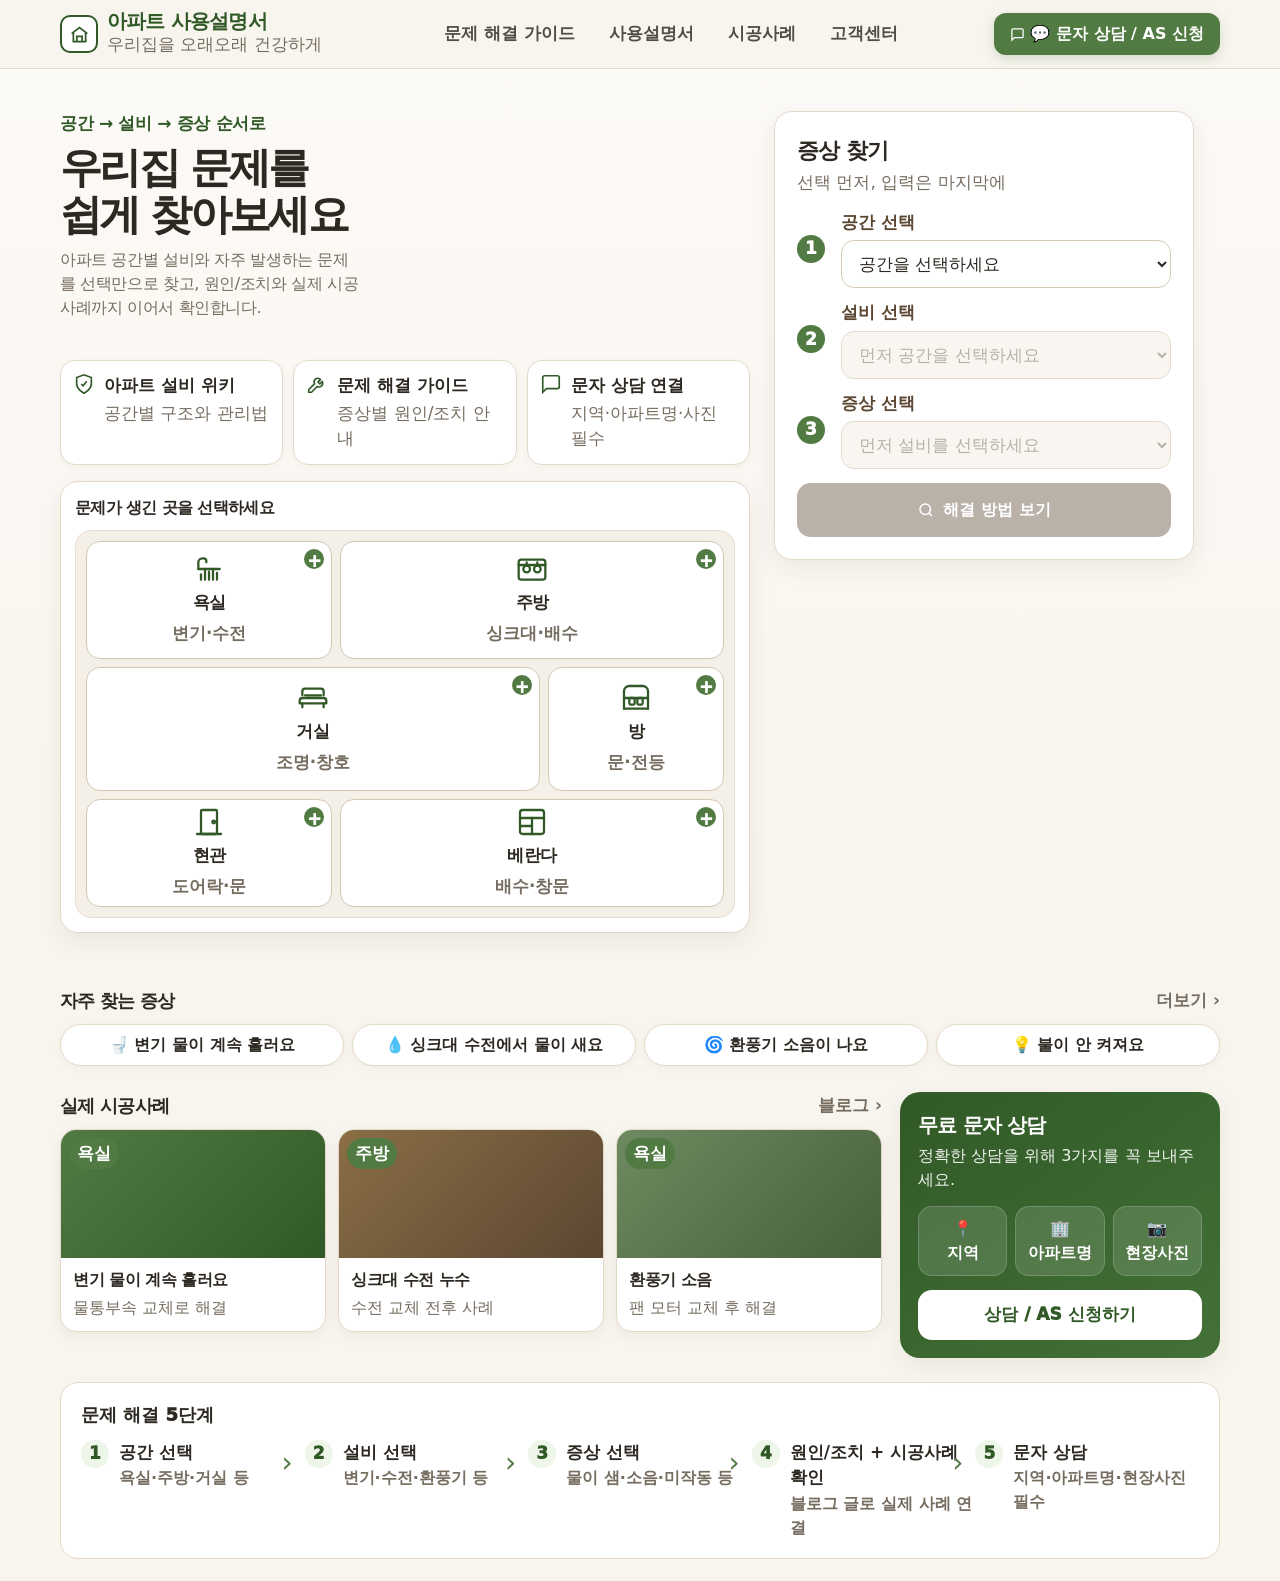
==== index.html @ 28f5753f "Add files via upload" ====
<!doctype html>
<html lang="ko">
<head>
<meta charset="utf-8">
<meta name="viewport" content="width=device-width, initial-scale=1, viewport-fit=cover">

<!-- 기본 SEO -->
<title>아파트 사용설명서 — 우리집 문제 해결 가이드 | apartmentmanual.kr</title>
<meta name="description" content="변기 물이 안 잠겨요, 싱크대 수전 누수, 환풍기 소음 등 아파트 집수리 증상별 원인과 해결 방법을 안내합니다. 송파·잠실 잠실 집수리 전문가 정사장의 실제 시공사례와 무료 문자 상담.">
<meta name="keywords" content="아파트 집수리, 변기 수리, 수전 교체, 환풍기 교체, 싱크대 누수, 송파 집수리, 잠실 집수리, 아파트 유지보수">
<meta name="author" content="아파트 사용설명서">
<link rel="canonical" href="https://apartmentmanual.kr/">

<!-- Open Graph (카카오·네이버 공유 시 미리보기) -->
<meta property="og:type" content="website">
<meta property="og:url" content="https://apartmentmanual.kr/">
<meta property="og:title" content="아파트 사용설명서 — 우리집 문제 해결 가이드">
<meta property="og:description" content="변기·수전·환풍기·배수구 등 아파트 증상별 원인과 해결 방법. 송파·잠실 집수리 전문가의 실제 시공사례.">
<meta property="og:image" content="https://apartmentmanual.kr/og-image.png">
<meta property="og:locale" content="ko_KR">
<meta property="og:site_name" content="아파트 사용설명서">

<!-- Twitter Card -->
<meta name="twitter:card" content="summary_large_image">
<meta name="twitter:title" content="아파트 사용설명서 — 우리집 문제 해결 가이드">
<meta name="twitter:description" content="변기·수전·환풍기·배수구 등 아파트 증상별 원인과 해결 방법.">

<!-- 구조화 데이터 (JSON-LD) — Google·AI 검색용 -->
<script type="application/ld+json">
{
  "@context": "https://schema.org",
  "@type": "WebSite",
  "name": "아파트 사용설명서",
  "url": "https://apartmentmanual.kr",
  "description": "아파트 집수리 증상별 원인·해결 방법·실제 시공사례 안내",
  "publisher": {
    "@type": "LocalBusiness",
    "name": "정사장 집수리",
    "areaServed": "송파구, 잠실동",
    "telephone": "010-8955-9640"
  },
  "potentialAction": {
    "@type": "SearchAction",
    "target": "https://apartmentmanual.kr/guide.html?s={symptom_id}",
    "query-input": "required name=symptom_id"
  }
}
</script>
<style>
:root{
  --green:#527A43; --green-deep:#315927; --green-soft:#EEF5E9; --green-line:#D6E6CC;
  --cream:#F8F5EE; --paper:#FFFEFB; --beige:#EDE5D7; --sand:#D8CCB8;
  --choco:#5B4632; --choco-deep:#3F2E1D;
  --ink:#2D2821; --muted:#766D60; --soft:#9A9082; --line:#E3D9C8; --white:#fff;
  --shadow:0 8px 24px rgba(45,40,33,.07); --shadow-strong:0 18px 44px rgba(45,40,33,.10);
  --radius:18px; --safe-bottom:env(safe-area-inset-bottom,0px);
  font-family:-apple-system,BlinkMacSystemFont,"Pretendard","Apple SD Gothic Neo","Noto Sans KR",system-ui,sans-serif;
}
*{box-sizing:border-box;margin:0;padding:0}
html{scroll-behavior:smooth}
body{background:var(--cream);color:var(--ink);line-height:1.5;-webkit-font-smoothing:antialiased;padding-bottom:86px}
button,input,select,textarea{font:inherit}button{border:0;background:none;cursor:pointer;color:inherit}a{text-decoration:none;color:inherit}
/* ── 가독성 개선: 본문 기준 16px, 소형 텍스트 하한 13px ── */
html{font-size:16px}
.wrap{width:min(100% - 32px,1160px);margin-inline:auto}.only-mobile{display:block}.only-desktop{display:none}

/* header */
.appbar{position:sticky;top:0;z-index:40;background:rgba(248,245,238,.96);backdrop-filter:blur(12px);border-bottom:1px solid var(--line)}
.appbar .in{height:60px;display:flex;align-items:center;justify-content:space-between;gap:12px}.logo{display:flex;align-items:center;gap:9px;min-width:0}
.logo-ico{width:34px;height:34px;border:2px solid var(--green-deep);border-radius:10px;display:grid;place-items:center;color:var(--green-deep);flex:none;background:#fff}.logo-ico svg{width:21px;height:21px}.logo-txt b{display:block;font-size:17px;line-height:1.05;letter-spacing:-.04em;color:var(--green-deep)}.logo-txt span{display:block;font-size:17px;color:var(--muted);white-space:nowrap}.nav{display:none}.top-btn{height:38px;padding:0 12px;border-radius:12px;background:var(--green);color:#fff;font-weight:850;font-size:16px;display:flex;align-items:center;gap:5px;flex:none;box-shadow:0 4px 12px rgba(49,89,39,.18)}.top-btn svg{width:15px;height:15px}

/* hero */
.hero{padding:20px 0 16px;background:linear-gradient(180deg,#FCFAF6 0%,var(--cream) 100%)}
.hero-grid{display:grid;grid-template-columns:1fr;gap:14px}
.hero-intro{order:1}
.plan-card{order:2;background:#fff;border:1px solid var(--line);border-radius:var(--radius);box-shadow:var(--shadow);padding:14px}
.guide{order:3}
.eyebrow{font-size:17px;color:var(--green-deep);font-weight:900;margin-bottom:7px;letter-spacing:-.02em}h1{font-size:29px;line-height:1.13;letter-spacing:-.065em;font-weight:950;color:var(--ink)}.lead{margin-top:10px;font-size:16px;color:var(--muted);letter-spacing:-.025em}.trust-list{display:none}

/* simple flat plan */
.plan-head{display:flex;align-items:center;justify-content:space-between;margin-bottom:10px}.plan-head h2{font-size:16px;font-weight:950;letter-spacing:-.04em}.plan-head span{font-size:17px;color:var(--muted);font-weight:850}.plan{position:relative;display:grid;grid-template-columns:1.05fr .85fr .75fr;grid-template-rows:92px 96px 86px;gap:6px;min-height:286px;background:#F4F0E8;border-radius:16px;padding:8px;border:1px solid #E7DFD0}.room{position:relative;border:1.5px solid #D4C7B2;background:#fff;border-radius:14px;display:flex;flex-direction:column;align-items:center;justify-content:center;gap:5px;transition:.15s;box-shadow:inset 0 0 0 1px rgba(255,255,255,.8)}.room svg{width:32px;height:32px;color:var(--green-deep)}.room b{font-size:16px;font-weight:950;letter-spacing:-.03em}.room small{font-size:17px;color:var(--muted);font-weight:800}.room.on{background:var(--green-soft);border-color:var(--green);box-shadow:0 0 0 3px rgba(82,122,67,.12)}.room::after{content:'+';position:absolute;right:7px;top:7px;width:20px;height:20px;border-radius:50%;background:var(--green);color:#fff;display:grid;place-items:center;font-weight:950;font-size:17px;pointer-events:none}.room:active{background:var(--green-soft);border-color:var(--green);transform:scale(.97)}.r-bath{grid-column:1;grid-row:1}.r-kitchen{grid-column:2/4;grid-row:1}.r-living{grid-column:1/3;grid-row:2}.r-room{grid-column:3;grid-row:2}.r-entry{grid-column:1;grid-row:3}.r-balcony{grid-column:2/4;grid-row:3}

/* guide */
.guide{background:#fff;border:1px solid var(--line);border-radius:var(--radius);box-shadow:var(--shadow);padding:16px}.guide-title{display:flex;align-items:flex-start;justify-content:space-between;gap:10px;margin-bottom:14px}.guide-title h2{font-size:18px;font-weight:950;letter-spacing:-.04em}.guide-title p{font-size:17px;color:var(--muted);margin-top:3px}.badge{background:var(--green-soft);color:var(--green-deep);border:1px solid var(--green-line);border-radius:999px;padding:5px 9px;font-size:17px;font-weight:950;white-space:nowrap}.form{display:flex;flex-direction:column;gap:12px}.step{display:grid;grid-template-columns:34px 1fr;gap:10px;align-items:center}.num{width:28px;height:28px;border-radius:50%;background:var(--green);color:#fff;display:grid;place-items:center;font-weight:950;font-size:17px}.ctrl label{display:block;font-size:17px;font-weight:950;margin-bottom:5px;color:var(--choco)}select,.manual{width:100%;height:48px;border:1.5px solid var(--sand);background:#fff;border-radius:13px;padding:0 13px;font-size:17px;color:var(--ink);outline:none;appearance:auto}select:focus,.manual:focus{border-color:var(--green);box-shadow:0 0 0 3px rgba(82,122,67,.12)}select:disabled{background:#F7F3EC;color:var(--soft)}
select.ready{border-color:var(--green);box-shadow:0 0 0 3px rgba(82,122,67,.15);animation:pulse-border 1.2s ease-out}
@keyframes pulse-border{0%{box-shadow:0 0 0 0 rgba(82,122,67,.4)}70%{box-shadow:0 0 0 7px rgba(82,122,67,0)}100%{box-shadow:0 0 0 3px rgba(82,122,67,.15)}}.manual-row{display:none;margin-top:12px;background:#F7F3EA;border:1px dashed var(--sand);border-radius:15px;padding:12px}.manual-row.open{display:block}.manual-row label{display:flex;align-items:center;gap:5px;font-size:17px;font-weight:950;color:var(--choco);margin-bottom:7px}.manual-row p{font-size:16px;color:var(--muted);margin-top:6px}.primary{width:100%;height:52px;border-radius:14px;background:var(--choco);color:#fff;font-weight:950;font-size:16px;display:flex;align-items:center;justify-content:center;gap:8px;margin-top:14px;box-shadow:0 8px 18px rgba(91,70,50,.16)}.primary:disabled{opacity:.42;cursor:not-allowed;box-shadow:none}.primary svg{width:18px;height:18px}.result{display:none;margin-top:12px;background:var(--green-soft);border:1px solid var(--green-line);color:var(--green-deep);border-radius:14px;padding:12px;font-size:16px;font-weight:850}.result.open{display:block}.result small{display:block;color:var(--muted);font-weight:750;margin-top:3px;font-size:17px}

/* common sections */
.section{padding:16px 0 0}.sec-head{display:flex;align-items:center;justify-content:space-between;margin-bottom:10px}.sec-head h2{font-size:18px;font-weight:950;letter-spacing:-.04em}.sec-head a{font-size:17px;color:var(--muted);font-weight:850}.chips{display:flex;gap:8px;overflow:auto;padding-bottom:4px;scrollbar-width:none}.chips::-webkit-scrollbar{display:none}.chip{height:42px;padding:0 15px;border:1px solid var(--line);background:#fff;border-radius:999px;white-space:nowrap;font-size:16px;font-weight:850;display:flex;align-items:center;gap:6px;box-shadow:0 2px 9px rgba(45,40,33,.04)}
.grid{display:grid;grid-template-columns:repeat(3,1fr);gap:9px}.cat{background:#fff;border:1px solid var(--line);border-radius:15px;min-height:86px;display:flex;flex-direction:column;align-items:center;justify-content:center;gap:6px;font-weight:950;font-size:17px;color:var(--ink)}.cat svg{width:30px;height:30px;color:var(--green-deep)}
.case-row{display:flex;gap:12px;overflow:auto;padding-bottom:2px;scrollbar-width:none}.case-row::-webkit-scrollbar{display:none}.case{min-width:176px;background:#fff;border:1px solid var(--line);border-radius:16px;overflow:hidden;box-shadow:0 4px 14px rgba(45,40,33,.06)}.case-img{height:106px;background:linear-gradient(135deg,#CFC6B3,#F7F3EA);position:relative;display:grid;place-items:center;color:var(--muted)}.case-img svg{width:32px;height:32px;opacity:.72}.case-tag{position:absolute;top:8px;left:8px;background:var(--green);color:#fff;border-radius:999px;padding:3px 8px;font-size:17px;font-weight:950}.case-bd{padding:11px 12px 12px}.case-bd h3{font-size:16px;line-height:1.35;font-weight:950;letter-spacing:-.03em}.case-bd p{margin-top:5px;font-size:16px;color:var(--muted);line-height:1.45}
.consult{margin-top:16px;background:linear-gradient(145deg,var(--green-deep),#437137);color:#fff;border-radius:20px;padding:18px;box-shadow:var(--shadow)}.consult h2{font-size:20px;font-weight:950;letter-spacing:-.04em}.consult p{font-size:16px;opacity:.92;margin-top:4px}.reqs{display:grid;grid-template-columns:repeat(3,1fr);gap:8px;margin-top:14px}.req{background:rgba(255,255,255,.13);border:1px solid rgba(255,255,255,.18);border-radius:14px;padding:10px 6px;text-align:center;font-size:16px;font-weight:850}.req svg{display:block;margin:0 auto 5px;width:22px;height:22px}.consult button{width:100%;height:50px;margin-top:14px;background:#fff;color:var(--green-deep);border-radius:14px;font-weight:950;font-size:17px}.flow{margin:16px 0 22px;background:#fff;border:1px solid var(--line);border-radius:18px;padding:14px}.flow h2{font-size:17px;font-weight:950;margin-bottom:12px}.flow-list{display:flex;flex-direction:column;gap:10px}.flow-item{display:flex;align-items:center;gap:10px;font-size:16px;font-weight:850}.flow-item span:first-child{width:28px;height:28px;border-radius:50%;background:var(--green-soft);color:var(--green-deep);display:grid;place-items:center;font-size:17px;font-weight:950;flex:none}.flow-item small{display:block;font-size:16px;color:var(--muted);font-weight:750;margin-top:1px}

/* sticky bottom */
.sticky{position:fixed;left:0;right:0;bottom:0;z-index:40;background:rgba(248,245,238,.95);backdrop-filter:blur(12px);border-top:1px solid var(--line);padding:10px 14px calc(10px + var(--safe-bottom))}.sticky-in{width:min(100%,520px);margin:0 auto;display:grid;grid-template-columns:1fr 1fr;gap:9px}.sticky button{height:46px;border-radius:14px;font-size:16px;font-weight:950}.sticky .ghost{background:#fff;border:1px solid var(--line);color:var(--choco)}.sticky .solid{background:var(--green);color:#fff}

/* modal */
.overlay{position:fixed;inset:0;z-index:80;background:rgba(45,40,33,.48);display:none;align-items:flex-end}.overlay.open{display:flex}.sheet{width:100%;max-width:520px;margin:0 auto;background:#fff;border-radius:22px 22px 0 0;padding:18px 18px calc(18px + var(--safe-bottom));box-shadow:0 -12px 30px rgba(0,0,0,.16)}.sheet-head{display:flex;align-items:flex-start;justify-content:space-between;gap:10px;margin-bottom:14px}.sheet h2{font-size:19px;font-weight:950}.sheet p{font-size:17px;color:var(--muted);margin-top:3px}.x{width:34px;height:34px;border-radius:50%;background:var(--beige);font-size:20px;color:var(--muted)}.sheet .field{margin-top:12px}.sheet label{display:block;font-size:16px;font-weight:950;margin-bottom:6px}.sheet input{width:100%;height:45px;border:1.5px solid var(--sand);border-radius:13px;padding:0 13px}.photo-box{border:1.5px dashed var(--sand);border-radius:15px;padding:12px;background:#FAF8F2}.photo-box input{height:auto;border:0;padding:0;border-radius:0}.send{width:100%;height:50px;margin-top:14px;border-radius:14px;background:var(--choco);color:#fff;font-weight:950}.send:disabled{opacity:.45}.note{font-size:17px!important;color:var(--muted)!important;text-align:center;margin-top:8px!important}

/* tablet */
@media(min-width:720px){
  body{padding-bottom:0}.only-mobile{display:none}.only-desktop{display:block}.sticky{display:none}.appbar .in{height:68px}.top-btn{height:42px;padding:0 16px;font-size:16px}.logo-ico{width:38px;height:38px}.logo-txt b{font-size:20px}.logo-txt span{font-size:17px}.hero{padding:34px 0 26px}.hero-grid{grid-template-columns:minmax(0,1fr) 380px;grid-template-areas:"intro guide" "plan guide";gap:18px;align-items:start}.hero-intro{order:unset;grid-area:intro}.plan-card{order:unset;grid-area:plan}.guide{order:unset;grid-area:guide;position:sticky;top:86px}.trust-list{display:grid;grid-template-columns:repeat(3,1fr);gap:10px;margin-top:18px}.trust{background:#fff;border:1px solid var(--line);border-radius:15px;padding:12px;display:flex;gap:9px;align-items:flex-start;box-shadow:0 2px 9px rgba(45,40,33,.04)}.trust svg{width:22px;height:22px;color:var(--green-deep);flex:none}.trust b{display:block;font-size:17px;font-weight:950}.trust span{display:block;font-size:17px;color:var(--muted);margin-top:2px}.plan{grid-template-rows:112px 118px 104px;min-height:360px;gap:8px;padding:10px}.room b{font-size:17px}.room small{font-size:17px}h1{font-size:42px}.lead{font-size:16px;max-width:33em}.chips{display:grid;grid-template-columns:repeat(4,1fr);overflow:visible}.chip{justify-content:center}.sections{display:grid;grid-template-columns:minmax(0,1fr) 320px;gap:18px;align-items:start}.section{padding-top:22px}.grid{grid-template-columns:repeat(2,1fr)}.cat{min-height:94px}.case-row{display:grid;grid-template-columns:repeat(3,1fr);overflow:visible}.case{min-width:0}.case-img{height:128px}.consult{margin-top:0;min-height:100%}.flow{margin-top:24px}.flow-list{display:grid;grid-template-columns:repeat(5,1fr);gap:0}.flow-item{position:relative;align-items:flex-start}.flow-item:not(:last-child)::after{content:'›';position:absolute;right:12px;top:2px;color:var(--green);font-size:28px;font-weight:400}.overlay{align-items:center}.sheet{border-radius:22px;box-shadow:0 18px 50px rgba(0,0,0,.22)}
}

/* desktop */
@media(min-width:1040px){
  .nav{display:flex;gap:34px;margin-left:26px}.nav a{font-size:17px;font-weight:850;color:var(--ink);opacity:.82}.nav a:hover{opacity:1;color:var(--green-deep)}.logo{margin-right:auto}.appbar .in{justify-content:flex-start}.top-btn{margin-left:auto}.hero{padding:42px 0 32px}.hero-grid{grid-template-columns:minmax(0,690px) minmax(360px,420px);gap:24px}.hero-intro{display:grid;grid-template-columns:.9fr 1.1fr;gap:22px;align-items:center}.intro-copy{min-width:0}.trust-list{grid-column:1/-1}.plan-card{margin-top:-8px}.plan{min-height:382px;grid-template-rows:118px 124px 108px}.guide{padding:22px}.guide-title h2{font-size:22px}.primary{height:54px}.sections{grid-template-columns:minmax(0,1fr) 320px}.grid{grid-template-columns:repeat(2,1fr)}.flow{padding:18px 20px}.flow h2{font-size:18px}.flow-item{font-size:17px}.wrap{width:min(100% - 48px,1160px)}
}

@media(max-width:360px){.wrap{width:min(100% - 24px,1160px)}h1{font-size:26px}.plan{grid-template-rows:78px 84px 74px;min-height:248px}.room svg{width:22px;height:22px}.room b{font-size:16px}.room small{display:none}.grid{grid-template-columns:repeat(2,1fr)}}

/* photo uploader (matches guide.html) */
.photos-grid{display:grid;grid-template-columns:repeat(4,1fr);gap:7px;margin-top:6px}
.ph-thumb{position:relative;aspect-ratio:1;border-radius:9px;overflow:hidden;background:var(--sand)}
.ph-thumb img{width:100%;height:100%;object-fit:cover}
.ph-thumb .rm{position:absolute;top:3px;right:3px;width:18px;height:18px;border-radius:50%;background:rgba(44,38,32,.8);color:#fff;font-size:16px;display:grid;place-items:center;border:0;cursor:pointer}
.ph-add{aspect-ratio:1;border:1.5px dashed var(--sand);border-radius:9px;background:#fff;display:flex;flex-direction:column;align-items:center;justify-content:center;gap:3px;cursor:pointer;color:var(--muted);font-size:16px;font-weight:900}
.ph-add:hover{border-color:var(--green);color:var(--green-deep)}
.ph-add svg{width:16px;height:16px}
.hint{font-size:17px;color:var(--muted);margin-top:4px;line-height:1.5}
.hint b{color:var(--ink)}
.send-btn{width:100%;height:48px;margin-top:14px;border-radius:13px;background:var(--choco);color:#fff;font-weight:950;font-size:16px;display:flex;align-items:center;justify-content:center;gap:7px;border:0;cursor:pointer}
.send-btn:disabled{opacity:.42;cursor:not-allowed}
.send-btn svg{width:16px;height:16px;flex:none}
.sms-note{text-align:center;font-size:17px;color:var(--soft);margin-top:7px}
.auto-row{display:flex;align-items:center;gap:8px;background:var(--green-soft);color:var(--green-deep);font:700 12.5px var(--sans,sans-serif);padding:10px 12px;border-radius:10px;margin-bottom:4px}
.auto-row svg{width:14px;height:14px;flex:none}
/* apt dropdown in sheet */
.apt-sel{width:100%;height:44px;border:1.5px solid var(--sand);border-radius:12px;padding:0 12px;font-size:16px;background:#fff;color:var(--ink);appearance:auto;outline:none}
.apt-sel:focus{border-color:var(--green);box-shadow:0 0 0 3px rgba(82,122,67,.12)}
.apt-custom{margin-top:8px;width:100%;height:44px;border:1.5px solid var(--sand);border-radius:12px;padding:0 12px;font-size:16px;display:none}
</style>
</head>
<body>
<header class="appbar">
  <div class="wrap in">
    <a class="logo" href="#top" aria-label="아파트 사용설명서 홈">
      <span class="logo-ico"><svg viewBox="0 0 24 24" fill="none" stroke="currentColor" stroke-width="2"><path d="M3 11 12 4l9 7"/><path d="M5 10v10h14V10"/><path d="M9 20v-6h6v6"/></svg></span>
      <span class="logo-txt"><b>아파트 사용설명서</b><span>우리집을 오래오래 건강하게</span></span>
    </a>
    <nav class="nav" aria-label="주요 메뉴"><a href="#guide">문제 해결 가이드</a><a href="#spaces">사용설명서</a><a href="#cases">시공사례</a><a href="#consult">고객센터</a></nav>
    <button class="top-btn" onclick="openConsult()"><svg viewBox="0 0 24 24" fill="none" stroke="currentColor" stroke-width="2"><path d="M21 15a2 2 0 0 1-2 2H7l-4 4V5a2 2 0 0 1 2-2h14a2 2 0 0 1 2 2Z"/></svg><span class="only-desktop">💬 문자 상담 / AS 신청</span><span class="only-mobile">문자상담</span></button>
  </div>
</header>

<main id="top">
  <section class="hero">
    <div class="wrap">
      <div class="hero-grid">
        <div class="hero-intro">
          <div class="intro-copy">
            <div class="eyebrow">공간 → 설비 → 증상 순서로</div>
            <h1>우리집 문제를<br>쉽게 찾아보세요</h1>
            <p class="lead">아파트 공간별 설비와 자주 발생하는 문제를 선택만으로 찾고, 원인/조치와 실제 시공사례까지 이어서 확인합니다.</p>
          </div>
          <div class="trust-list">
            <div class="trust"><svg viewBox="0 0 24 24" fill="none" stroke="currentColor" stroke-width="1.8"><path d="M12 22s8-4 8-10V5l-8-3-8 3v7c0 6 8 10 8 10Z"/><path d="m9 12 2 2 4-5"/></svg><div><b>아파트 설비 위키</b><span>공간별 구조와 관리법</span></div></div>
            <div class="trust"><svg viewBox="0 0 24 24" fill="none" stroke="currentColor" stroke-width="1.8"><path d="M14.7 6.3a4 4 0 0 0-5.4 5.4L3 18v3h3l6.3-6.3a4 4 0 0 0 5.4-5.4l-2.6 2.6-2-2 2.6-2.6Z"/></svg><div><b>문제 해결 가이드</b><span>증상별 원인/조치 안내</span></div></div>
            <div class="trust"><svg viewBox="0 0 24 24" fill="none" stroke="currentColor" stroke-width="1.8"><path d="M21 15a2 2 0 0 1-2 2H7l-4 4V5a2 2 0 0 1 2-2h14a2 2 0 0 1 2 2Z"/></svg><div><b>문자 상담 연결</b><span>지역·아파트명·사진 필수</span></div></div>
          </div>
        </div>

        <div class="plan-card" aria-label="공간 선택 평면도">
          <div class="plan-head"><h2>문제가 생긴 곳을 선택하세요</h2></div>
          <div class="plan">
            <button class="room r-bath" data-space="욕실" onclick="pickSpace('욕실')">
              <!-- 욕실: 샤워헤드 + 물줄기 -->
              <svg viewBox="0 0 24 24" fill="none" stroke="currentColor" stroke-width="1.7" stroke-linecap="round" stroke-linejoin="round"><path d="M4 12h16"/><path d="M4 12V7a3 3 0 0 1 3-3h1a2 2 0 0 1 2 2v1"/><path d="M9 20v-8"/><path d="M12 20v-6"/><path d="M15 20v-8"/><path d="M6 20v-4"/><path d="M18 20v-5"/></svg>
              <b>욕실</b><small>변기·수전</small>
            </button>
            <button class="room r-kitchen" data-space="주방" onclick="pickSpace('주방')">
              <!-- 주방: 가스레인지 버너 -->
              <svg viewBox="0 0 24 24" fill="none" stroke="currentColor" stroke-width="1.7" stroke-linecap="round" stroke-linejoin="round"><rect x="2" y="5" width="20" height="15" rx="2"/><circle cx="8" cy="12" r="2.5"/><circle cx="16" cy="12" r="2.5"/><path d="M8 7v1M16 7v1M2 9h20"/></svg>
              <b>주방</b><small>싱크대·배수</small>
            </button>
            <button class="room r-living" data-space="거실" onclick="pickSpace('거실')">
              <!-- 거실: 소파 -->
              <svg viewBox="0 0 24 24" fill="none" stroke="currentColor" stroke-width="1.7" stroke-linecap="round" stroke-linejoin="round"><path d="M4 10V7a2 2 0 0 1 2-2h12a2 2 0 0 1 2 2v3"/><path d="M2 14a2 2 0 0 1 2-2h16a2 2 0 0 1 2 2v2H2v-2Z"/><path d="M4 16v3M20 16v3"/><path d="M6 10h12"/></svg>
              <b>거실</b><small>조명·창호</small>
            </button>
            <button class="room r-room" data-space="방" onclick="pickSpace('방')">
              <!-- 방: 침대 -->
              <svg viewBox="0 0 24 24" fill="none" stroke="currentColor" stroke-width="1.7" stroke-linecap="round" stroke-linejoin="round"><path d="M3 7v13M21 7v13"/><path d="M3 12h18"/><path d="M3 7a4 4 0 0 1 4-4h10a4 4 0 0 1 4 4"/><path d="M3 20h18"/><rect x="7" y="12" width="4" height="5" rx="1"/><rect x="13" y="12" width="4" height="5" rx="1"/></svg>
              <b>방</b><small>문·전등</small>
            </button>
            <button class="room r-entry" data-space="현관" onclick="pickSpace('현관')">
              <!-- 현관: 문 + 손잡이 -->
              <svg viewBox="0 0 24 24" fill="none" stroke="currentColor" stroke-width="1.7" stroke-linecap="round" stroke-linejoin="round"><path d="M3 21h18"/><rect x="6" y="3" width="12" height="18" rx="1"/><circle cx="15.5" cy="12" r="1"/></svg>
              <b>현관</b><small>도어락·문</small>
            </button>
            <button class="room r-balcony" data-space="베란다" onclick="pickSpace('베란다')">
              <!-- 베란다: 창문 프레임 -->
              <svg viewBox="0 0 24 24" fill="none" stroke="currentColor" stroke-width="1.7" stroke-linecap="round" stroke-linejoin="round"><rect x="3" y="3" width="18" height="18" rx="2"/><path d="M3 9h18"/><path d="M12 9v12"/><path d="M3 15h9"/></svg>
              <b>베란다</b><small>배수·창문</small>
            </button>
          </div>
        </div>

        <div class="guide" id="guide">
          <div class="guide-title"><div><h2>증상 찾기</h2><p>선택 먼저, 입력은 마지막에</p></div></div>
          <div class="form">
            <div class="step"><span class="num">1</span><div class="ctrl"><label for="spaceSel">공간 선택</label><select id="spaceSel" onchange="onSpaceChange()"><option value="">공간을 선택하세요</option></select></div></div>
            <div class="step"><span class="num">2</span><div class="ctrl"><label for="fixtureSel">설비 선택</label><select id="fixtureSel" onchange="onFixtureChange()" disabled><option value="">먼저 공간을 선택하세요</option></select></div></div>
            <div class="step"><span class="num">3</span><div class="ctrl"><label for="symptomSel">증상 선택</label><select id="symptomSel" onchange="onSymptomChange()" disabled><option value="">먼저 설비를 선택하세요</option></select></div></div>
          </div>
          <div class="manual-row" id="manualRow"><label for="manualSymptom">✎ 목록에 없는 증상만 직접 입력</label><input class="manual" id="manualSymptom" maxlength="60" placeholder="예: 특정 시간에만 소리가 나요" oninput="updateSearchButton()"><p>검색 품질을 위해 가능한 한 위 목록에서 먼저 선택하도록 유도합니다.</p></div>
          <button class="primary" id="searchBtn" disabled onclick="showResult()"><svg viewBox="0 0 24 24" fill="none" stroke="currentColor" stroke-width="2"><circle cx="11" cy="11" r="7"/><path d="m20 20-3.5-3.5"/></svg>해결 방법 보기</button>
          <div class="result" id="resultBox"></div>
        </div>
      </div>
    </div>
  </section>

  <div class="wrap">
    <section class="section">
      <div class="sec-head"><h2>자주 찾는 증상</h2><a href="#guide">더보기 ›</a></div>
      <div class="chips">
        <button class="chip" onclick="location.href='guide.html?s=s02'">🚽 변기 물이 계속 흘러요</button>
        <button class="chip" onclick="location.href='guide.html?s=s01'">💧 싱크대 수전에서 물이 새요</button>
        <button class="chip" onclick="location.href='guide.html?s=s05'">🌀 환풍기 소음이 나요</button>
        <button class="chip" onclick="location.href='guide.html?s=s07'">💡 불이 안 켜져요</button>
      </div>
    </section>

    <div class="sections">
      <section class="section" id="cases">
        <div class="sec-head"><h2>실제 시공사례</h2><a href="https://blog.naver.com/mac6765" target="_blank" rel="noopener">블로그 ›</a></div>
        <div id="naver-case-list" class="case-row">
          <div class="case"><div class="case-img" style="display:grid;place-items:center;color:var(--soft);font-size:15px">불러오는 중...</div></div>
        </div>
      </section>

      <section class="section" id="consult">
        <div class="consult">
          <h2>무료 문자 상담</h2>
          <p>정확한 상담을 위해 3가지를 꼭 보내주세요.</p>
          <div class="reqs"><div class="req">📍<br>지역</div><div class="req">🏢<br>아파트명</div><div class="req">📷<br>현장사진</div></div>
          <button onclick="openConsult()">상담 / AS 신청하기</button>
        </div>
      </section>
    </div>

    <section class="flow">
      <h2>문제 해결 5단계</h2>
      <div class="flow-list">
        <div class="flow-item"><span>1</span><div>공간 선택<small>욕실·주방·거실 등</small></div></div>
        <div class="flow-item"><span>2</span><div>설비 선택<small>변기·수전·환풍기 등</small></div></div>
        <div class="flow-item"><span>3</span><div>증상 선택<small>물이 샘·소음·미작동 등</small></div></div>
        <div class="flow-item"><span>4</span><div>원인/조치 + 시공사례 확인<small>블로그 글로 실제 사례 연결</small></div></div>
        <div class="flow-item"><span>5</span><div>문자 상담<small>지역·아파트명·현장사진 필수</small></div></div>
      </div>
    </section>
  </div>
</main>

<div class="sticky"><div class="sticky-in"><button class="ghost" onclick="document.getElementById('guide').scrollIntoView({behavior:'smooth'})">문제 찾기</button><button class="solid" onclick="openConsult()">문자 상담</button></div></div>

<div class="overlay" id="consultOverlay" onclick="if(event.target===this)closeConsult()">
  <div class="sheet" id="consultSheet"></div>
</div>

<script>
const DATA={
  '욕실':{'변기':['물이 계속 흘러요','물이 안 차요','막혔어요','흔들려요','증상 목록에 없음'],'세면대':['물이 새요','폽업이 안 올라와요','배수가 느려요','냄새가 나요','증상 목록에 없음'],'샤워수전':['따뜻한 물이 안 나와요','물이 안 잠겨요','호스에서 물이 새요','수압이 약해요','증상 목록에 없음'],'환풍기':['소음이 나요','작동이 안 돼요','냄새가 역류해요','증상 목록에 없음'],'배수구':['물이 안 내려가요','냄새가 나요','벌레가 나와요','증상 목록에 없음']},
  '주방':{'싱크대 수전':['물이 새요','물이 안 잠겨요','헤드 호스가 새요','수압이 약해요','증상 목록에 없음'],'배수통/배수호스':['물이 안 내려가요','하부장에서 물이 새요','냄새가 나요','증상 목록에 없음'],'렌지후드':['소음이 나요','흡입이 약해요','조명이 안 켜져요','증상 목록에 없음'],'하부장':['문이 안 닫혀요','경첩이 빠졌어요','서랍이 안 열려요','증상 목록에 없음']},
  '거실':{'전등':['불이 안 켜져요','깜빡거려요','너무 어두워요','증상 목록에 없음'],'스위치':['작동이 안 돼요','눌러도 반응이 없어요','뜨거워요','증상 목록에 없음'],'창문':['잘 안 열려요','바람이 들어와요','방충망이 빠졌어요','증상 목록에 없음']},
  '방':{'방문':['손잡이가 헛돌아요','문이 안 닫혀요','경첩이 삐걱거려요','증상 목록에 없음'],'전등':['불이 안 켜져요','깜빡거려요','증상 목록에 없음'],'붙박이장':['문이 안 닫혀요','서랍이 안 열려요','증상 목록에 없음']},
  '현관':{'도어락':['작동이 안 돼요','배터리를 갈아도 안 돼요','문이 잠기지 않아요','증상 목록에 없음'],'현관문':['문이 안 닫혀요','도어클로저가 고장났어요','바람이 들어와요','증상 목록에 없음']},
  '베란다':{'배수구':['물이 안 빠져요','냄새가 나요','역류해요','증상 목록에 없음'],'창문':['잘 안 열려요','레일에서 이탈했어요','방충망이 빠졌어요','증상 목록에 없음'],'건조대':['올라가지 않아요','한쪽만 올라가요','줄이 끊어졌어요','증상 목록에 없음']}
};
const $=id=>document.getElementById(id);
function fill(sel,items,placeholder){sel.innerHTML='<option value="">'+placeholder+'</option>'+items.map(x=>'<option value="'+x+'">'+x+'</option>').join('');}
function init(){fill($('spaceSel'),Object.keys(DATA),'공간을 선택하세요');updateSearchButton();}
function scrollToGuide(){
  setTimeout(()=>{
    const guide=$('guide');
    if(!guide) return;
    const rect=guide.getBoundingClientRect();
    const inView=rect.top>=0 && rect.top<window.innerHeight*0.8;
    if(!inView) guide.scrollIntoView({behavior:'smooth',block:'start'});
  },80);
}
function pickSpace(space){
  $('spaceSel').value=space;
  onSpaceChange();
  document.querySelectorAll('.room').forEach(r=>r.classList.toggle('on',r.dataset.space===space));
  scrollToGuide();
}
function onSpaceChange(){const sp=$('spaceSel').value;document.querySelectorAll('.room').forEach(r=>r.classList.toggle('on',r.dataset.space===sp));$('fixtureSel').disabled=!sp;$('symptomSel').disabled=true;fill($('fixtureSel'),sp?Object.keys(DATA[sp]):[] , sp?'설비를 선택하세요':'먼저 공간을 선택하세요');fill($('symptomSel'),[], '먼저 설비를 선택하세요');$('manualRow').classList.remove('open');$('manualSymptom').value='';$('resultBox').classList.remove('open');updateSearchButton();
// 설비 선택 강조
const fx=$('fixtureSel');fx.classList.remove('ready');if(sp){setTimeout(()=>{fx.classList.add('ready');},50);}
}
function onFixtureChange(){const sp=$('spaceSel').value,fx=$('fixtureSel').value;$('fixtureSel').classList.remove('ready');$('symptomSel').disabled=!fx;fill($('symptomSel'),fx?DATA[sp][fx]:[], fx?'증상을 선택하세요':'먼저 설비를 선택하세요');$('manualRow').classList.remove('open');$('manualSymptom').value='';$('resultBox').classList.remove('open');updateSearchButton();
// 증상 선택 강조 + 스크롤
const sy=$('symptomSel');sy.classList.remove('ready');if(fx){setTimeout(()=>{sy.classList.add('ready');sy.scrollIntoView({behavior:'smooth',block:'nearest'});},60);}
}
function onSymptomChange(){const sy=$('symptomSel').value;$('symptomSel').classList.remove('ready');$('manualRow').classList.toggle('open',sy==='증상 목록에 없음');$('resultBox').classList.remove('open');updateSearchButton();}
function updateSearchButton(){const ok=$('spaceSel').value && $('fixtureSel').value && (($('symptomSel').value && $('symptomSel').value!=='증상 목록에 없음') || ($('symptomSel').value==='증상 목록에 없음' && $('manualSymptom').value.trim().length>1));$('searchBtn').disabled=!ok;}
function preset(sp,fx,sy){$('spaceSel').value=sp;onSpaceChange();$('fixtureSel').value=fx;onFixtureChange();$('symptomSel').value=sy;onSymptomChange();$('guide').scrollIntoView({behavior:'smooth',block:'start'});}
function showResult(){
 const sp=$('spaceSel').value,fx=$('fixtureSel').value;
 const sy=$('symptomSel').value==='증상 목록에 없음' ? $('manualSymptom').value.trim() : $('symptomSel').value;
 const id=findSymptomPage(sp,fx,sy);
 if(id){
  location.href='guide.html?s='+id;
 } else {
  const box=$('resultBox');
  box.innerHTML='<b>'+sp+' › '+fx+' › '+sy+'</b> 페이지를 준비 중입니다.<small>문자 상담으로 바로 연결하시거나, 비슷한 증상 페이지를 먼저 둘러보세요.</small><div style="display:flex;gap:8px;margin-top:10px"><button onclick="openConsult()" style="flex:1;height:40px;border-radius:10px;background:#5B4632;color:#fff;font-weight:900;font-size:17px;border:0;cursor:pointer">문자 상담</button><button onclick="location.href=\'guide.html\'" style="flex:1;height:40px;border-radius:10px;background:#fff;color:#5B4632;font-weight:900;font-size:17px;border:1.5px solid #D8CCB8;cursor:pointer">전체 증상 보기</button></div>';
  box.classList.add('open');
 }
}

/* ═══ 홈 선택 → 증상 페이지 매핑 ═══ */
const SMAP={
 '욕실/변기/물이 계속 흘러요':'s02',
 '욕실/변기/물이 안 차요':'s02',
 '욕실/세면대/물이 새요':'s04',
 '욕실/세면대/배수가 느려요':'s09',
 '욕실/세면대/폽업이 안 올라와요':'s09',
 '욕실/세면대/냄새가 나요':'s09',
 '욕실/샤워수전/따뜻한 물이 안 나와요':'s03',
 '욕실/샤워수전/물이 안 잠겨요':'s03',
 '욕실/샤워수전/호스에서 물이 새요':'s03',
 '욕실/샤워수전/수압이 약해요':'s03',
 '욕실/환풍기/소음이 나요':'s05',
 '욕실/환풍기/작동이 안 돼요':'s05',
 '욕실/환풍기/냄새가 역류해요':'s05',
 '주방/싱크대 수전/물이 새요':'s01',
 '주방/싱크대 수전/물이 안 잠겨요':'s01',
 '주방/싱크대 수전/헤드 호스가 새요':'s01',
 '주방/싱크대 수전/수압이 약해요':'s01',
 '주방/배수통/배수호스/물이 안 내려가요':'s06',
 '주방/배수통/배수호스/하부장에서 물이 새요':'s06',
 '주방/배수통/배수호스/냄새가 나요':'s06',
 '거실/전등/불이 안 켜져요':'s07',
 '거실/전등/깜빡거려요':'s07',
 '거실/전등/너무 어두워요':'s07',
 '방/방문/손잡이가 헛돌아요':'s08',
 '방/방문/문이 안 닫혀요':'s08',
 '방/방문/경첩이 삐걱거려요':'s08',
 '방/전등/불이 안 켜져요':'s07',
 '방/전등/깜빡거려요':'s07',
 '현관/도어락/작동이 안 돼요':'s15',
 '현관/도어락/배터리를 갈아도 안 돼요':'s15',
 '현관/도어락/지문인식이 안 돼요':'s15',
 '현관/도어락/카드키가 안 돼요':'s15',
 '현관/현관문/문이 안 닫혀요':'s16',
 '현관/현관문/도어클로저가 고장났어요':'s16',
 '현관/현관문/바람이 들어와요':'s16',
 '욕실/샤워수전/호스에서 물이 새요':'s11',
 '욕실/샤워수전/물이 안 잠겨요':'s11',
 '욕실/변기/막혔어요':'s12',
 '주방/싱크대 수전/온도조절이 안 돼요':'s13',
 '주방/렌지후드/소음이 나요':'s14',
 '주방/렌지후드/흡입이 약해요':'s14',
 '주방/렌지후드/조명이 안 켜져요':'s14',
 '거실/스위치/작동이 안 돼요':'s17',
 '거실/스위치/눌러도 반응이 없어요':'s17',
 '베란다/건조대/올라가지 않아요':'s18',
 '베란다/건조대/한쪽만 올라가요':'s18',
 '베란다/건조대/줄이 끊어졌어요':'s18',
 '베란다/창문/잘 안 열려요':'s19',
 '베란다/창문/레일에서 이탈했어요':'s19',
 '베란다/창문/방충망이 빠졌어요':'s19'
};
function findSymptomPage(sp,fx,sy){return SMAP[sp+'/'+fx+'/'+sy]||null;}
/* ═══ 상담 시트 (guide.html 동일 방식) ═══ */
const APTS=['트리지움','리센츠','헬리오시티','레이크팰리스','파크리오','잠실엘스','우성아파트','장미아파트','올림픽선수기자촌','아시아선수촌','직접 입력'];
let CS={region:'서울 송파구',apt:'',aptCustom:'',phone:'',photos:[]};
function openConsult(){renderConsult();$('consultOverlay').classList.add('open');document.body.style.overflow='hidden';}
function closeConsult(){$('consultOverlay').classList.remove('open');document.body.style.overflow='';}
function addPhotos(e){[...e.target.files].slice(0,8-CS.photos.length).forEach(f=>{const r=new FileReader();r.onload=()=>{CS.photos.push(r.result);renderConsult();};r.readAsDataURL(f);});}
function rmPhoto(i){CS.photos.splice(i,1);renderConsult();}
function aptName(){return CS.apt==='직접 입력'?(CS.aptCustom||''):CS.apt;}
function renderConsult(){
  const ph=CS.photos.map((p,i)=>`<div class="ph-thumb"><img src="${p}"><button class="rm" onclick="rmPhoto(${i})">×</button></div>`).join('');
  const add=CS.photos.length<8?`<label class="ph-add"><svg viewBox="0 0 24 24" fill="none" stroke="currentColor" stroke-width="1.7"><rect x="3" y="6" width="18" height="13" rx="2"/><circle cx="12" cy="12.5" r="3"/></svg>사진 추가<input type="file" accept="image/*" multiple style="display:none" onchange="addPhotos(event)"></label>`:'';
  const aptOpts=APTS.map(a=>`<option value="${a}"${CS.apt===a?' selected':''}>${a}</option>`).join('');
  const customStyle=CS.apt==='직접 입력'?'display:block':'display:none';
  $('consultSheet').innerHTML=`
    <div class="sheet-head"><div><h2>💬 문자로 상담 신청</h2><p>현장 사진이 없으면 전송할 수 없습니다.</p></div><button class="x" onclick="closeConsult()">×</button></div>
    <div class="field"><label>지역</label><input id="smsRegion" value="${CS.region}" oninput="CS.region=this.value;renderConsult()"></div>
    <div class="field"><label>아파트명 <b style="color:#C0492F">*</b></label>
      <select class="apt-sel" id="smsApt" onchange="CS.apt=this.value;renderConsult()"><option value="">아파트를 선택하세요</option>${aptOpts}</select>
      <input class="apt-custom" id="smsAptCustom" style="${customStyle}" placeholder="아파트·건물명을 입력하세요" value="${CS.aptCustom}" oninput="CS.aptCustom=this.value;renderConsult()">
    </div>
    <div class="field"><label>연락처 <b style="color:#C0492F">* 필수</b></label><input id="smsPhone" type="tel" placeholder="010-0000-0000" value="${CS.phone}" oninput="CS.phone=this.value;renderConsult()" style="width:100%;height:44px;border:1.5px solid #D8CCB8;border-radius:12px;padding:0 12px;font-size:16px"></div>
    <div class="field"><label>현장 사진 <b style="color:#C0492F">* 필수</b></label>
      <div class="photos-grid">${ph}${add}</div>
      <p class="hint">사진이 있으면 <b>상담이 훨씬 정확</b>해집니다. 1장 이상 첨부해야 전송할 수 있어요.</p>
    </div>
    <div style="background:#F4F1EA;border-radius:13px;padding:12px;margin-top:4px">
      <div style="font:700 13px/1 sans-serif;color:var(--muted);margin-bottom:8px;display:flex;align-items:center;gap:6px"><svg width="13" height="13" viewBox="0 0 24 24" fill="none" stroke="currentColor" stroke-width="2"><path d="M21 15a2 2 0 0 1-2 2H7l-4 4V5a2 2 0 0 1 2-2h14a2 2 0 0 1 2 2Z"/></svg>보낼 문자 미리보기</div>
      <div style="background:#fff;border-radius:12px 12px 12px 3px;padding:11px 13px;font-size:16px;line-height:1.6;box-shadow:0 1px 2px rgba(45,40,33,.06)">
        <b style="color:var(--green-deep)">[아파트 사용설명서 상담]</b><br>지역: ${CS.region}<br>아파트: ${aptName()||'(선택해 주세요)'}<br>연락처: ${CS.phone||'(입력해 주세요)'}<br>※ 현장 사진 ${CS.photos.length}장 첨부.
      </div>
    </div>
    <button class="send-btn" ${CS.photos.length&&CS.phone?'':'disabled'} onclick="sendSMS()"><svg viewBox="0 0 24 24" fill="none" stroke="currentColor" stroke-width="2"><path d="M21 15a2 2 0 0 1-2 2H7l-4 4V5a2 2 0 0 1 2-2h14a2 2 0 0 1 2 2Z"/></svg>${CS.photos.length&&CS.phone?'문자로 상담 보내기':(!CS.phone?'연락처를 먼저 입력하세요':'현장 사진을 먼저 첨부하세요')}</button>
    <button class="send-btn" style="margin-top:8px;background:#FEE500;color:#3C1E1E;border:0" onclick="openKakao()"><svg width="17" height="17" viewBox="0 0 24 24" fill="currentColor"><path d="M12 3C6.477 3 2 6.477 2 10.8c0 2.7 1.613 5.08 4.077 6.573L5 21l4.493-2.41A11.3 11.3 0 0 0 12 18.6c5.523 0 10-3.477 10-7.8S17.523 3 12 3Z"/></svg>카카오톡으로 상담하기</button>
    <p class="sms-note">010-8955-9640 · 정사장 집수리</p>`;
}
function sendSMS(){
  if(!CS.phone.trim()){alert('연락처를 입력해 주세요.');return;}
  if(!CS.photos.length){alert('현장 사진을 1장 이상 첨부해야 합니다.');return;}
  const an=aptName();if(!an){alert('아파트명을 선택하거나 입력해 주세요.');return;}
  const body=['[아파트 사용설명서 상담]','지역: '+CS.region,'아파트: '+an,'연락처: '+CS.phone,'※ 현장 사진 '+CS.photos.length+'장 첨부합니다.'].join('\n');
  const sep=/iphone|ipad|mac/i.test(navigator.userAgent)?'&':'?';
  location.href='sms:01089559640'+sep+'body='+encodeURIComponent(body);
}
function openKakao(){
  window.open('http://pf.kakao.com/_txlVqG','_blank');
}
init();
</script>
<!-- 네이버 블로그 RSS 자동 연동 -->
<script>
(async function(){
  const container = document.getElementById('naver-case-list');
  if(!container) return;

  const TAGS = [
    {keywords:['욕실','변기','샤워','세면','환풍','폽업','양변기'], tag:'욕실'},
    {keywords:['싱크대','주방','렌지','후드','배수통','하수구','원홀수전'], tag:'주방'},
    {keywords:['거실','방등','조명','LED','스위치','콘센트','손잡이','방문','도어'], tag:'거실/방'},
    {keywords:['현관','도어락','센서등','도어클로저'], tag:'현관'},
    {keywords:['베란다','건조대','창문','샷시'], tag:'베란다'},
  ];
  function getTag(title){
    for(const {keywords, tag} of TAGS){
      if(keywords.some(k => title.includes(k))) return tag;
    }
    return '집수리';
  }

  const GRADS = [
    'linear-gradient(135deg,#527A43,#315927)',
    'linear-gradient(135deg,#8A6E45,#5B4632)',
    'linear-gradient(135deg,#6E8A60,#46603A)',
    'linear-gradient(135deg,#5A7A8A,#2D5566)',
  ];

  // description 내부 <img src="...">에서 썸네일 추출
  function extractThumb(desc){
    if(!desc) return '';
    const m = desc.match(/<img[^>]+src=["']([^"']+)["']/i);
    return m ? m[1] : '';
  }
  // 제목에서 시공 부위만 깔끔하게 (대괄호 안 내용 우선)
  function cleanTitle(title){
    const m = title.match(/\[([^\]]+)\]/);
    if(m) return m[1].trim();
    // 대괄호 없으면 ' - ' 뒤쪽 사용
    const parts = title.split(/[-–—]/);
    return (parts[parts.length-1] || title).trim();
  }

  try {
    const res = await fetch('/api/naver-rss');
    if(!res.ok) throw new Error('API 오류: '+res.status);
    const xmlText = await res.text();
    const xml = new DOMParser().parseFromString(xmlText, 'text/xml');
    const items = [...xml.querySelectorAll('item')];
    if(!items.length) throw new Error('글 없음');

    const get = (el, tag) => {
      const node = el.querySelector(tag);
      return node ? node.textContent.trim() : '';
    };

    container.innerHTML = items.slice(0,3).map((item, i) => {
      const fullTitle = get(item, 'title');
      const link = get(item, 'link');
      const desc = get(item, 'description');
      const pubDate = get(item, 'pubDate');
      const tag = getTag(fullTitle);
      const thumb = extractThumb(desc);
      const title = cleanTitle(fullTitle);
      const date = pubDate ? new Date(pubDate).toLocaleDateString('ko-KR',{year:'numeric',month:'long',day:'numeric'}) : '';
      const grad = GRADS[i % GRADS.length];
      const imgHtml = thumb
        ? `<img src="${thumb}" alt="${title}" referrerpolicy="no-referrer" loading="lazy" style="width:100%;height:100%;object-fit:cover;display:block" onerror="this.style.display='none';this.parentElement.style.background='${grad}'">`
        : '';
      return `
        <article class="case" style="cursor:pointer" onclick="window.open('${link}','_blank')">
          <div class="case-img" style="${thumb ? '' : 'background:'+grad}">
            <span class="case-tag">${tag}</span>
            ${imgHtml}
          </div>
          <div class="case-bd">
            <h3>${title}</h3>
            <p>${date} · 시공 완료</p>
          </div>
        </article>`;
    }).join('');
  } catch(e) {
    container.innerHTML = `
      <article class="case" style="cursor:pointer" onclick="location.href='guide.html?s=s02'">
        <div class="case-img" style="background:linear-gradient(135deg,#527A43,#315927)">
          <span class="case-tag">욕실</span></div>
        <div class="case-bd"><h3>변기 물이 계속 흘러요</h3><p>물통부속 교체로 해결</p></div>
      </article>
      <article class="case" style="cursor:pointer" onclick="location.href='guide.html?s=s01'">
        <div class="case-img" style="background:linear-gradient(135deg,#8A6E45,#5B4632)">
          <span class="case-tag">주방</span></div>
        <div class="case-bd"><h3>싱크대 수전 누수</h3><p>수전 교체 전후 사례</p></div>
      </article>
      <article class="case" style="cursor:pointer" onclick="location.href='guide.html?s=s05'">
        <div class="case-img" style="background:linear-gradient(135deg,#6E8A60,#46603A)">
          <span class="case-tag">욕실</span></div>
        <div class="case-bd"><h3>환풍기 소음</h3><p>팬 모터 교체 후 해결</p></div>
      </article>`;
  }
})();
</script>
</body>
</html>
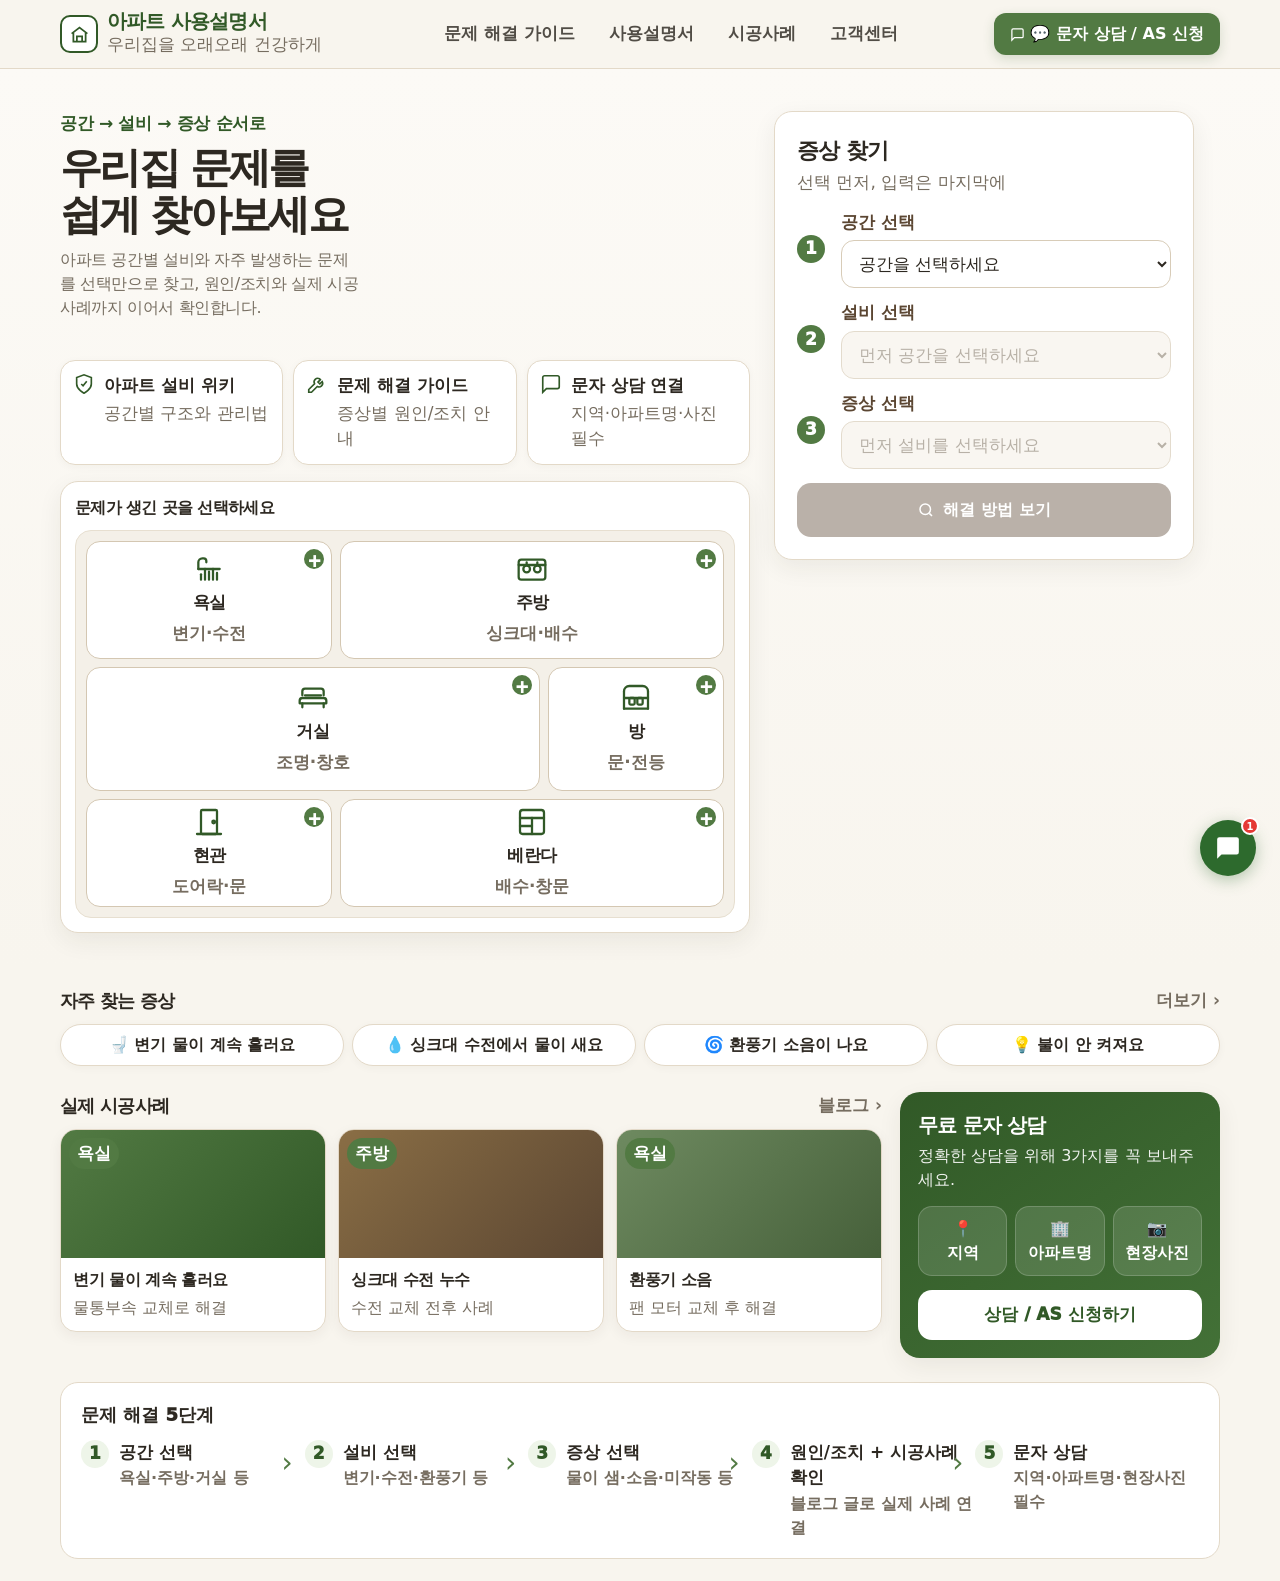
==== commit 2eb686f4: "Update index.html" ====
--- a/index.html
+++ b/index.html
@@ -35,7 +35,7 @@
   "description": "아파트 집수리 증상별 원인·해결 방법·실제 시공사례 안내",
   "publisher": {
     "@type": "LocalBusiness",
-    "name": "정사장 집수리",
+    "name": "아파트 사용설명서",
     "areaServed": "송파구, 잠실동",
     "telephone": "010-8955-9640"
   },
@@ -95,7 +95,7 @@
 .sticky{position:fixed;left:0;right:0;bottom:0;z-index:40;background:rgba(248,245,238,.95);backdrop-filter:blur(12px);border-top:1px solid var(--line);padding:10px 14px calc(10px + var(--safe-bottom))}.sticky-in{width:min(100%,520px);margin:0 auto;display:grid;grid-template-columns:1fr 1fr;gap:9px}.sticky button{height:46px;border-radius:14px;font-size:16px;font-weight:950}.sticky .ghost{background:#fff;border:1px solid var(--line);color:var(--choco)}.sticky .solid{background:var(--green);color:#fff}
 
 /* modal */
-.overlay{position:fixed;inset:0;z-index:80;background:rgba(45,40,33,.48);display:none;align-items:flex-end}.overlay.open{display:flex}.sheet{width:100%;max-width:520px;margin:0 auto;background:#fff;border-radius:22px 22px 0 0;padding:18px 18px calc(18px + var(--safe-bottom));box-shadow:0 -12px 30px rgba(0,0,0,.16)}.sheet-head{display:flex;align-items:flex-start;justify-content:space-between;gap:10px;margin-bottom:14px}.sheet h2{font-size:19px;font-weight:950}.sheet p{font-size:17px;color:var(--muted);margin-top:3px}.x{width:34px;height:34px;border-radius:50%;background:var(--beige);font-size:20px;color:var(--muted)}.sheet .field{margin-top:12px}.sheet label{display:block;font-size:16px;font-weight:950;margin-bottom:6px}.sheet input{width:100%;height:45px;border:1.5px solid var(--sand);border-radius:13px;padding:0 13px}.photo-box{border:1.5px dashed var(--sand);border-radius:15px;padding:12px;background:#FAF8F2}.photo-box input{height:auto;border:0;padding:0;border-radius:0}.send{width:100%;height:50px;margin-top:14px;border-radius:14px;background:var(--choco);color:#fff;font-weight:950}.send:disabled{opacity:.45}.note{font-size:17px!important;color:var(--muted)!important;text-align:center;margin-top:8px!important}
+.overlay{position:fixed;inset:0;z-index:80;background:rgba(45,40,33,.48);display:none;align-items:flex-end}.overlay.open{display:flex}.sheet{width:100%;max-width:520px;margin:0 auto;background:#fff;border-radius:22px 22px 0 0;padding:18px 18px calc(18px + var(--safe-bottom));box-shadow:0 -12px 30px rgba(0,0,0,.16);max-height:88vh;overflow-y:auto;-webkit-overflow-scrolling:touch}.sheet-head{display:flex;align-items:flex-start;justify-content:space-between;gap:10px;margin-bottom:14px}.sheet h2{font-size:19px;font-weight:950}.sheet p{font-size:17px;color:var(--muted);margin-top:3px}.x{width:34px;height:34px;border-radius:50%;background:var(--beige);font-size:20px;color:var(--muted);flex:none}.sheet .field{margin-top:12px}.sheet label{display:block;font-size:16px;font-weight:950;margin-bottom:6px}.sheet input{width:100%;height:45px;border:1.5px solid var(--sand);border-radius:13px;padding:0 13px}.photo-box{border:1.5px dashed var(--sand);border-radius:15px;padding:12px;background:#FAF8F2}.photo-box input{height:auto;border:0;padding:0;border-radius:0}.send{width:100%;height:50px;margin-top:14px;border-radius:14px;background:var(--choco);color:#fff;font-weight:950}.send:disabled{opacity:.45}.note{font-size:17px!important;color:var(--muted)!important;text-align:center;margin-top:8px!important}
 
 /* tablet */
 @media(min-width:720px){
@@ -367,37 +367,81 @@
 /* ═══ 상담 시트 (guide.html 동일 방식) ═══ */
 const APTS=['트리지움','리센츠','헬리오시티','레이크팰리스','파크리오','잠실엘스','우성아파트','장미아파트','올림픽선수기자촌','아시아선수촌','직접 입력'];
 let CS={region:'서울 송파구',apt:'',aptCustom:'',phone:'',photos:[]};
-function openConsult(){renderConsult();$('consultOverlay').classList.add('open');document.body.style.overflow='hidden';}
+function openConsult(){
+  const isMobile=/android|iphone|ipad|ipod|mobile/i.test(navigator.userAgent);
+  if(!isMobile){
+    $('consultSheet').innerHTML=`
+      <div class="sheet-head"><div><h2>📱 스마트폰으로 상담하세요</h2><p>현장 사진 첨부가 필요해 모바일에서만 신청 가능합니다.</p></div><button class="x" onclick="closeConsult()">×</button></div>
+      <div style="padding:20px 0 8px;text-align:center">
+        <div style="font-size:52px;margin-bottom:12px">📷</div>
+        <p style="font-size:17px;font-weight:850;color:var(--ink);margin-bottom:6px">현장 사진이 있어야 정확한 상담이 가능합니다</p>
+        <p style="font-size:15px;color:var(--muted);line-height:1.6">스마트폰으로 현장을 촬영한 뒤<br>모바일에서 이 페이지를 열어 문자로 보내주세요.</p>
+        <div style="margin-top:20px;padding:16px;background:var(--green-soft);border-radius:14px">
+          <p style="font-size:14px;color:var(--muted);margin-bottom:6px">전화로 먼저 문의하셔도 됩니다</p>
+          <a href="tel:01089559640" style="font-size:22px;font-weight:950;color:var(--green-deep);text-decoration:none">010-8955-9640</a>
+        </div>
+      </div>`;
+    $('consultOverlay').classList.add('open');document.body.style.overflow='hidden';
+    return;
+  }
+  renderConsult();$('consultOverlay').classList.add('open');document.body.style.overflow='hidden';
+}
 function closeConsult(){$('consultOverlay').classList.remove('open');document.body.style.overflow='';}
 function addPhotos(e){[...e.target.files].slice(0,8-CS.photos.length).forEach(f=>{const r=new FileReader();r.onload=()=>{CS.photos.push(r.result);renderConsult();};r.readAsDataURL(f);});}
 function rmPhoto(i){CS.photos.splice(i,1);renderConsult();}
 function aptName(){return CS.apt==='직접 입력'?(CS.aptCustom||''):CS.apt;}
 function renderConsult(){
+  const isMobile = /android|iphone|ipad|ipod|mobile/i.test(navigator.userAgent);
+  if(!isMobile){
+    $('consultSheet').innerHTML=`
+      <div class="sheet-head"><div><h2>📱 스마트폰으로 상담하세요</h2><p>현장 사진 첨부가 필요해 모바일에서만 신청 가능합니다.</p></div><button class="x" onclick="closeConsult()">×</button></div>
+      <div style="padding:20px 0 8px;text-align:center">
+        <div style="font-size:52px;margin-bottom:12px">📷</div>
+        <p style="font-size:17px;font-weight:850;color:var(--ink);margin-bottom:6px">현장 사진이 있어야 정확한 상담이 가능합니다</p>
+        <p style="font-size:15px;color:var(--muted);line-height:1.6">스마트폰으로 현장을 촬영한 뒤<br>모바일에서 이 페이지를 열어 문자로 보내주세요.</p>
+        <div style="margin-top:20px;padding:16px;background:var(--green-soft);border-radius:14px">
+          <p style="font-size:14px;color:var(--muted);margin-bottom:6px">전화로 먼저 문의하셔도 됩니다</p>
+          <a href="tel:01089559640" style="font-size:22px;font-weight:950;color:var(--green-deep);text-decoration:none">010-8955-9640</a>
+        </div>
+      </div>`;
+    return;
+  }
   const ph=CS.photos.map((p,i)=>`<div class="ph-thumb"><img src="${p}"><button class="rm" onclick="rmPhoto(${i})">×</button></div>`).join('');
   const add=CS.photos.length<8?`<label class="ph-add"><svg viewBox="0 0 24 24" fill="none" stroke="currentColor" stroke-width="1.7"><rect x="3" y="6" width="18" height="13" rx="2"/><circle cx="12" cy="12.5" r="3"/></svg>사진 추가<input type="file" accept="image/*" multiple style="display:none" onchange="addPhotos(event)"></label>`:'';
   const aptOpts=APTS.map(a=>`<option value="${a}"${CS.apt===a?' selected':''}>${a}</option>`).join('');
   const customStyle=CS.apt==='직접 입력'?'display:block':'display:none';
   $('consultSheet').innerHTML=`
     <div class="sheet-head"><div><h2>💬 문자로 상담 신청</h2><p>현장 사진이 없으면 전송할 수 없습니다.</p></div><button class="x" onclick="closeConsult()">×</button></div>
-    <div class="field"><label>지역</label><input id="smsRegion" value="${CS.region}" oninput="CS.region=this.value;renderConsult()"></div>
+    <div class="field"><label>지역</label><input id="smsRegion" value="${CS.region}" oninput="CS.region=this.value;cSync()"></div>
     <div class="field"><label>아파트명 <b style="color:#C0492F">*</b></label>
       <select class="apt-sel" id="smsApt" onchange="CS.apt=this.value;renderConsult()"><option value="">아파트를 선택하세요</option>${aptOpts}</select>
-      <input class="apt-custom" id="smsAptCustom" style="${customStyle}" placeholder="아파트·건물명을 입력하세요" value="${CS.aptCustom}" oninput="CS.aptCustom=this.value;renderConsult()">
+      <input class="apt-custom" id="smsAptCustom" style="${customStyle}" placeholder="아파트·건물명을 입력하세요" value="${CS.aptCustom}" oninput="CS.aptCustom=this.value;cSync()">
     </div>
-    <div class="field"><label>연락처 <b style="color:#C0492F">* 필수</b></label><input id="smsPhone" type="tel" placeholder="010-0000-0000" value="${CS.phone}" oninput="CS.phone=this.value;renderConsult()" style="width:100%;height:44px;border:1.5px solid #D8CCB8;border-radius:12px;padding:0 12px;font-size:16px"></div>
+    <div class="field"><label>연락처 <b style="color:#C0492F">* 필수</b></label><input id="smsPhone" type="tel" inputmode="tel" autocomplete="tel" placeholder="010-0000-0000" value="${CS.phone}" oninput="CS.phone=this.value;cSync()" style="width:100%;height:44px;border:1.5px solid #D8CCB8;border-radius:12px;padding:0 12px;font-size:16px"></div>
     <div class="field"><label>현장 사진 <b style="color:#C0492F">* 필수</b></label>
       <div class="photos-grid">${ph}${add}</div>
       <p class="hint">사진이 있으면 <b>상담이 훨씬 정확</b>해집니다. 1장 이상 첨부해야 전송할 수 있어요.</p>
     </div>
     <div style="background:#F4F1EA;border-radius:13px;padding:12px;margin-top:4px">
-      <div style="font:700 13px/1 sans-serif;color:var(--muted);margin-bottom:8px;display:flex;align-items:center;gap:6px"><svg width="13" height="13" viewBox="0 0 24 24" fill="none" stroke="currentColor" stroke-width="2"><path d="M21 15a2 2 0 0 1-2 2H7l-4 4V5a2 2 0 0 1 2-2h14a2 2 0 0 1 2 2Z"/></svg>보낼 문자 미리보기</div>
+      <div style="font:700 13px/1 sans-serif;color:var(--muted);margin-bottom:8px;display:flex;align-items:center;gap:6px"><svg width="13" height="13" viewBox="0 0 24 24" fill="none" stroke="currentColor" stroke-width="2"><path d="M21 15a2 2 0 0 1-2 2H7l-4 4V5a2 2 0 0 1 2-2h14a2 2 0 0 1 2 2Z"/></svg>보낼 메시지 미리보기</div>
       <div style="background:#fff;border-radius:12px 12px 12px 3px;padding:11px 13px;font-size:16px;line-height:1.6;box-shadow:0 1px 2px rgba(45,40,33,.06)">
-        <b style="color:var(--green-deep)">[아파트 사용설명서 상담]</b><br>지역: ${CS.region}<br>아파트: ${aptName()||'(선택해 주세요)'}<br>연락처: ${CS.phone||'(입력해 주세요)'}<br>※ 현장 사진 ${CS.photos.length}장 첨부.
+        <b style="color:var(--green-deep)">[아파트 사용설명서 상담]</b><br>지역: <span id="smsPvRegion">${CS.region}</span><br>아파트: <span id="smsPvApt">${aptName()||'(선택해 주세요)'}</span><br>연락처: <span id="smsPvPhone">${CS.phone.trim()||'(입력해 주세요)'}</span><br>※ 현장 사진 ${CS.photos.length}장 첨부.
       </div>
     </div>
-    <button class="send-btn" ${CS.photos.length&&CS.phone?'':'disabled'} onclick="sendSMS()"><svg viewBox="0 0 24 24" fill="none" stroke="currentColor" stroke-width="2"><path d="M21 15a2 2 0 0 1-2 2H7l-4 4V5a2 2 0 0 1 2-2h14a2 2 0 0 1 2 2Z"/></svg>${CS.photos.length&&CS.phone?'문자로 상담 보내기':(!CS.phone?'연락처를 먼저 입력하세요':'현장 사진을 먼저 첨부하세요')}</button>
-    <button class="send-btn" style="margin-top:8px;background:#FEE500;color:#3C1E1E;border:0" onclick="openKakao()"><svg width="17" height="17" viewBox="0 0 24 24" fill="currentColor"><path d="M12 3C6.477 3 2 6.477 2 10.8c0 2.7 1.613 5.08 4.077 6.573L5 21l4.493-2.41A11.3 11.3 0 0 0 12 18.6c5.523 0 10-3.477 10-7.8S17.523 3 12 3Z"/></svg>카카오톡으로 상담하기</button>
-    <p class="sms-note">010-8955-9640 · 정사장 집수리</p>`;
+    <button class="send-btn" id="smsSend" ${CS.photos.length&&CS.phone.trim()?'':'disabled'} onclick="sendSMS()"><svg viewBox="0 0 24 24" fill="none" stroke="currentColor" stroke-width="2"><path d="M21 15a2 2 0 0 1-2 2H7l-4 4V5a2 2 0 0 1 2-2h14a2 2 0 0 1 2 2Z"/></svg>${CS.photos.length&&CS.phone.trim()?'문자로 상담 보내기':(!CS.phone.trim()?'연락처를 먼저 입력하세요':'현장 사진을 먼저 첨부하세요')}</button>
+    <p class="sms-note">010-8955-9640</p>`;
+}
+function cSync(){
+  var ok=CS.photos.length&&CS.phone.trim();
+  var btn=$('smsSend');
+  if(btn){
+    btn.disabled=!ok;
+    var icon='<svg viewBox="0 0 24 24" fill="none" stroke="currentColor" stroke-width="2"><path d="M21 15a2 2 0 0 1-2 2H7l-4 4V5a2 2 0 0 1 2-2h14a2 2 0 0 1 2 2Z"/></svg>';
+    btn.innerHTML=icon+(ok?'문자로 상담 보내기':(!CS.phone.trim()?'연락처를 먼저 입력하세요':'현장 사진을 먼저 첨부하세요'));
+  }
+  var pr=$('smsPvRegion');if(pr)pr.textContent=CS.region;
+  var pa=$('smsPvApt');if(pa)pa.textContent=aptName()||'(선택해 주세요)';
+  var pp=$('smsPvPhone');if(pp)pp.textContent=CS.phone.trim()||'(입력해 주세요)';
 }
 function sendSMS(){
   if(!CS.phone.trim()){alert('연락처를 입력해 주세요.');return;}
@@ -408,7 +452,7 @@
   location.href='sms:01089559640'+sep+'body='+encodeURIComponent(body);
 }
 function openKakao(){
-  window.open('http://pf.kakao.com/_txlVqG','_blank');
+  window.open('https://pf.kakao.com/_txlVqG/chat','_blank');
 }
 init();
 </script>
@@ -478,7 +522,7 @@
       const date = pubDate ? new Date(pubDate).toLocaleDateString('ko-KR',{year:'numeric',month:'long',day:'numeric'}) : '';
       const grad = GRADS[i % GRADS.length];
       const imgHtml = thumb
-        ? `<img src="${thumb}" alt="${title}" referrerpolicy="no-referrer" loading="lazy" style="width:100%;height:100%;object-fit:cover;display:block" onerror="this.style.display='none';this.parentElement.style.background='${grad}'">`
+        ? `<img src="${thumb}" alt="${title}" referrerpolicy="no-referrer" loading="lazy" style="position:absolute;inset:0;width:100%;height:100%;object-fit:cover;display:block" onerror="this.style.display='none';this.parentElement.style.background='${grad}'">`
         : '';
       return `
         <article class="case" style="cursor:pointer" onclick="window.open('${link}','_blank')">
@@ -512,5 +556,7 @@
   }
 })();
 </script>
+  <link rel="stylesheet" href="chatbot.css">
+  <script src="chatbot.js"></script>
 </body>
 </html>
--- a/chatbot.css
+++ b/chatbot.css
@@ -0,0 +1,282 @@
+/* 아파트 사용설명서 AI 챗봇 — chatbot.css */
+/* apartmentmanual.kr 사이트 색상 시스템에 맞춤 */
+
+#hb-btn {
+  position: fixed;
+  bottom: 24px;
+  right: 24px;
+  width: 56px;
+  height: 56px;
+  border-radius: 50%;
+  background: #2d6a2d;
+  border: none;
+  cursor: pointer;
+  box-shadow: 0 4px 16px rgba(45,106,45,0.35);
+  display: flex;
+  align-items: center;
+  justify-content: center;
+  z-index: 9998;
+  transition: transform .18s, background .18s;
+}
+#hb-btn:hover { background: #1b5e20; transform: scale(1.07); }
+#hb-btn svg { width: 26px; height: 26px; fill: #fff; }
+#hb-badge {
+  position: absolute;
+  top: -3px; right: -3px;
+  width: 18px; height: 18px;
+  background: #e53935;
+  border-radius: 50%;
+  font-size: 10px;
+  color: #fff;
+  display: flex; align-items: center; justify-content: center;
+  font-weight: 700;
+  border: 2px solid #fff;
+}
+
+#hb-panel {
+  position: fixed;
+  bottom: 92px;
+  right: 24px;
+  width: 360px;
+  max-height: 560px;
+  border-radius: 16px;
+  background: #fff;
+  box-shadow: 0 8px 40px rgba(0,0,0,0.18);
+  display: flex;
+  flex-direction: column;
+  z-index: 9999;
+  overflow: hidden;
+  transform: scale(0.92) translateY(16px);
+  opacity: 0;
+  pointer-events: none;
+  transition: transform .22s cubic-bezier(.4,0,.2,1), opacity .22s;
+}
+#hb-panel.hb-open {
+  transform: scale(1) translateY(0);
+  opacity: 1;
+  pointer-events: all;
+}
+
+/* 모바일 */
+@media (max-width: 480px) {
+  #hb-panel {
+    width: calc(100vw - 16px);
+    right: 8px;
+    bottom: 84px;
+    max-height: calc(100vh - 100px);
+  }
+  #hb-btn { bottom: 16px; right: 16px; }
+}
+
+#hb-header {
+  background: #2d6a2d;
+  padding: 13px 16px;
+  display: flex;
+  align-items: center;
+  gap: 10px;
+  flex-shrink: 0;
+}
+#hb-header .hb-logo {
+  width: 32px; height: 32px;
+  background: #fff;
+  border-radius: 7px;
+  display: flex; align-items: center; justify-content: center;
+  font-size: 17px;
+  flex-shrink: 0;
+}
+#hb-header .hb-title { color: #fff; font-size: 14px; font-weight: 600; }
+#hb-header .hb-sub { color: rgba(255,255,255,0.75); font-size: 10.5px; margin-top: 1px; }
+#hb-close {
+  margin-left: auto;
+  background: none; border: none; cursor: pointer;
+  color: rgba(255,255,255,0.8); font-size: 20px; line-height: 1;
+  padding: 2px 4px;
+}
+#hb-close:hover { color: #fff; }
+
+#hb-chips {
+  display: flex;
+  gap: 5px;
+  padding: 8px 10px;
+  flex-wrap: wrap;
+  border-bottom: 1px solid #f0ede8;
+  background: #f9f7f4;
+  flex-shrink: 0;
+}
+.hb-chip {
+  padding: 4px 10px;
+  border-radius: 20px;
+  border: 1px solid #d8d4cc;
+  font-size: 10.5px;
+  cursor: pointer;
+  background: #fff;
+  color: #5a5a5a;
+  white-space: nowrap;
+  transition: all .14s;
+  font-family: inherit;
+}
+.hb-chip:hover { background: #e8f5e8; color: #2d6a2d; border-color: #2d6a2d; }
+
+#hb-msgs {
+  flex: 1;
+  overflow-y: auto;
+  padding: 12px;
+  display: flex;
+  flex-direction: column;
+  gap: 9px;
+  background: #faf9f7;
+}
+.hb-msg {
+  font-size: 13px;
+  line-height: 1.55;
+  max-width: 100%;
+}
+.hb-msg.hb-bot {
+  align-self: flex-start;
+  background: #fff;
+  padding: 10px 13px;
+  border-radius: 4px 12px 12px 12px;
+  border: 1px solid #ece8e0;
+  color: #2c2c2a;
+  width: 100%;
+  box-sizing: border-box;
+}
+.hb-msg.hb-user {
+  align-self: flex-end;
+  background: #2d6a2d;
+  color: #fff;
+  padding: 9px 13px;
+  border-radius: 12px 12px 4px 12px;
+  max-width: 78%;
+}
+
+/* 태그 */
+.hb-tag {
+  display: inline-block;
+  font-size: 10px;
+  padding: 2px 7px;
+  border-radius: 10px;
+  font-weight: 600;
+  margin-right: 4px;
+}
+.hb-tag-diy  { background: #e8f5e8; color: #1b5e20; }
+.hb-tag-as   { background: #e3f2fd; color: #0d47a1; }
+.hb-tag-pro  { background: #fff3e0; color: #e65100; }
+
+/* 펼침 항목 */
+.hb-step {
+  margin: 4px 0;
+  border: 1px solid #ece8e0;
+  border-radius: 8px;
+  overflow: hidden;
+  background: #fff;
+}
+.hb-step-head {
+  display: flex;
+  align-items: center;
+  gap: 8px;
+  padding: 8px 11px;
+  cursor: pointer;
+  user-select: none;
+  transition: background .12s;
+}
+.hb-step-head:hover { background: #f9f7f4; }
+.hb-step-num {
+  width: 19px; height: 19px;
+  border-radius: 50%;
+  background: #2d6a2d;
+  color: #fff;
+  font-size: 10px;
+  display: flex; align-items: center; justify-content: center;
+  flex-shrink: 0;
+  font-weight: 600;
+}
+.hb-step-title {
+  flex: 1;
+  font-size: 12px;
+  font-weight: 500;
+  color: #2c2c2a;
+}
+.hb-step-arr { font-size: 10px; color: #aaa; flex-shrink: 0; }
+.hb-step-body {
+  display: none;
+  padding: 9px 13px 11px 38px;
+  border-top: 1px solid #f0ede8;
+  font-size: 11.5px;
+  line-height: 1.75;
+  color: #555;
+  background: #fdfcfa;
+}
+.hb-step-body.hb-open { display: block; }
+.hb-step-body ul { margin: 5px 0 5px 14px; }
+.hb-step-body ul li { margin-bottom: 3px; }
+.hb-tip {
+  margin-top: 7px;
+  padding: 6px 10px;
+  background: #f1f8e9;
+  border-left: 3px solid #66bb6a;
+  border-radius: 0 6px 6px 0;
+  font-size: 11px;
+  color: #2e7d32;
+}
+.hb-warn {
+  margin-top: 7px;
+  padding: 6px 10px;
+  background: #fff8e1;
+  border-left: 3px solid #ffa726;
+  border-radius: 0 6px 6px 0;
+  font-size: 11px;
+  color: #e65100;
+}
+
+/* 상담 버튼 */
+.hb-consult-btn {
+  margin-top: 10px;
+  display: inline-block;
+  background: #2d6a2d;
+  color: #fff;
+  border: none;
+  padding: 7px 14px;
+  border-radius: 8px;
+  font-size: 12px;
+  cursor: pointer;
+  font-family: inherit;
+  text-decoration: none;
+}
+.hb-consult-btn:hover { background: #1b5e20; }
+
+/* 입력창 */
+#hb-inputrow {
+  display: flex;
+  gap: 7px;
+  padding: 9px 11px;
+  border-top: 1px solid #ece8e0;
+  background: #fff;
+  flex-shrink: 0;
+}
+#hb-inp {
+  flex: 1;
+  border: 1px solid #d0ccc4;
+  border-radius: 8px;
+  padding: 7px 11px;
+  font-size: 12.5px;
+  font-family: inherit;
+  color: #2c2c2a;
+  background: #faf9f7;
+  outline: none;
+  transition: border-color .15s;
+}
+#hb-inp:focus { border-color: #2d6a2d; background: #fff; }
+#hb-send {
+  background: #2d6a2d;
+  color: #fff;
+  border: none;
+  border-radius: 8px;
+  padding: 7px 13px;
+  font-size: 13px;
+  cursor: pointer;
+  font-family: inherit;
+  transition: background .14s;
+  flex-shrink: 0;
+}
+#hb-send:hover { background: #1b5e20; }
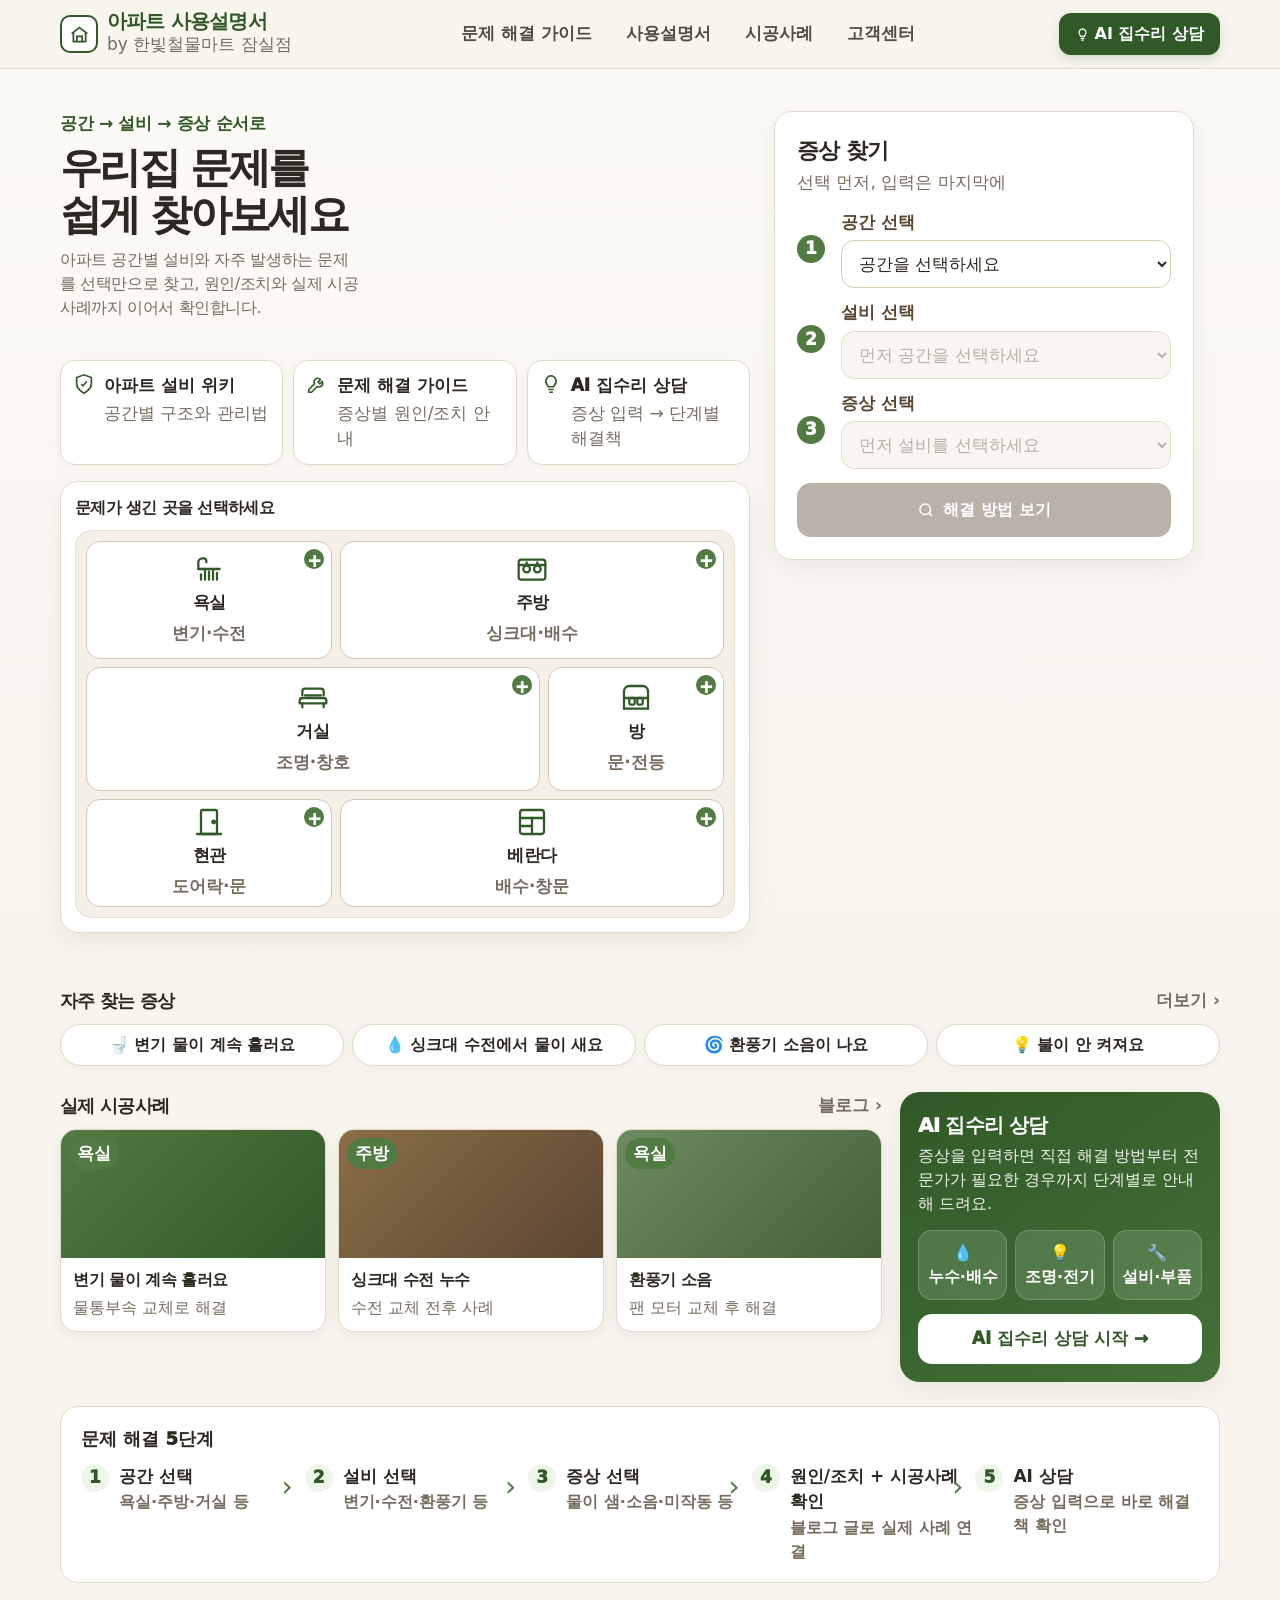
==== commit 00f095c4: "Add files via upload" ====
--- a/index.html
+++ b/index.html
@@ -68,6 +68,8 @@
 .appbar{position:sticky;top:0;z-index:40;background:rgba(248,245,238,.96);backdrop-filter:blur(12px);border-bottom:1px solid var(--line)}
 .appbar .in{height:60px;display:flex;align-items:center;justify-content:space-between;gap:12px}.logo{display:flex;align-items:center;gap:9px;min-width:0}
 .logo-ico{width:34px;height:34px;border:2px solid var(--green-deep);border-radius:10px;display:grid;place-items:center;color:var(--green-deep);flex:none;background:#fff}.logo-ico svg{width:21px;height:21px}.logo-txt b{display:block;font-size:17px;line-height:1.05;letter-spacing:-.04em;color:var(--green-deep)}.logo-txt span{display:block;font-size:17px;color:var(--muted);white-space:nowrap}.nav{display:none}.top-btn{height:38px;padding:0 12px;border-radius:12px;background:var(--green);color:#fff;font-weight:850;font-size:16px;display:flex;align-items:center;gap:5px;flex:none;box-shadow:0 4px 12px rgba(49,89,39,.18)}.top-btn svg{width:15px;height:15px}
+@media(max-width:719px){.top-btn{height:30px;padding:0 9px;font-size:12px;border-radius:8px;gap:4px}.top-btn svg{width:13px;height:13px}.appbar .in{height:50px}.logo-txt b{font-size:15px}.logo-txt span{font-size:11px}}
+@media(max-width:719px){.top-btn{height:30px;padding:0 9px;font-size:12px;border-radius:8px;gap:4px}.top-btn svg{width:13px;height:13px}.appbar .in{height:50px}.logo-txt b{font-size:15px}.logo-txt span{font-size:11px}}
 
 /* hero */
 .hero{padding:20px 0 16px;background:linear-gradient(180deg,#FCFAF6 0%,var(--cream) 100%)}
@@ -136,10 +138,10 @@
   <div class="wrap in">
     <a class="logo" href="#top" aria-label="아파트 사용설명서 홈">
       <span class="logo-ico"><svg viewBox="0 0 24 24" fill="none" stroke="currentColor" stroke-width="2"><path d="M3 11 12 4l9 7"/><path d="M5 10v10h14V10"/><path d="M9 20v-6h6v6"/></svg></span>
-      <span class="logo-txt"><b>아파트 사용설명서</b><span>우리집을 오래오래 건강하게</span></span>
+      <span class="logo-txt"><b>아파트 사용설명서</b><span>by 한빛철물마트 잠실점</span></span>
     </a>
     <nav class="nav" aria-label="주요 메뉴"><a href="#guide">문제 해결 가이드</a><a href="#spaces">사용설명서</a><a href="#cases">시공사례</a><a href="#consult">고객센터</a></nav>
-    <button class="top-btn" onclick="openConsult()"><svg viewBox="0 0 24 24" fill="none" stroke="currentColor" stroke-width="2"><path d="M21 15a2 2 0 0 1-2 2H7l-4 4V5a2 2 0 0 1 2-2h14a2 2 0 0 1 2 2Z"/></svg><span class="only-desktop">💬 문자 상담 / AS 신청</span><span class="only-mobile">문자상담</span></button>
+    <button class="top-btn" onclick="openAIModal()" style="background:var(--green-deep)"><svg viewBox="0 0 24 24" fill="none" stroke="currentColor" stroke-width="2"><path d="M9 18h6M10 21h4M12 3a6 6 0 0 0-4 10c.7.7 1 1.5 1 2h6c0-.5.3-1.3 1-2a6 6 0 0 0-4-10Z"/></svg><span class="only-desktop">AI 집수리 상담</span><span class="only-mobile">AI 상담</span></button>
   </div>
 </header>
 
@@ -156,7 +158,7 @@
           <div class="trust-list">
             <div class="trust"><svg viewBox="0 0 24 24" fill="none" stroke="currentColor" stroke-width="1.8"><path d="M12 22s8-4 8-10V5l-8-3-8 3v7c0 6 8 10 8 10Z"/><path d="m9 12 2 2 4-5"/></svg><div><b>아파트 설비 위키</b><span>공간별 구조와 관리법</span></div></div>
             <div class="trust"><svg viewBox="0 0 24 24" fill="none" stroke="currentColor" stroke-width="1.8"><path d="M14.7 6.3a4 4 0 0 0-5.4 5.4L3 18v3h3l6.3-6.3a4 4 0 0 0 5.4-5.4l-2.6 2.6-2-2 2.6-2.6Z"/></svg><div><b>문제 해결 가이드</b><span>증상별 원인/조치 안내</span></div></div>
-            <div class="trust"><svg viewBox="0 0 24 24" fill="none" stroke="currentColor" stroke-width="1.8"><path d="M21 15a2 2 0 0 1-2 2H7l-4 4V5a2 2 0 0 1 2-2h14a2 2 0 0 1 2 2Z"/></svg><div><b>문자 상담 연결</b><span>지역·아파트명·사진 필수</span></div></div>
+            <div class="trust"><svg viewBox="0 0 24 24" fill="none" stroke="currentColor" stroke-width="1.8"><path d="M9 18h6M10 21h4M12 3a6 6 0 0 0-4 10c.7.7 1 1.5 1 2h6c0-.5.3-1.3 1-2a6 6 0 0 0-4-10Z"/></svg><div><b>AI 집수리 상담</b><span>증상 입력 → 단계별 해결책</span></div></div>
           </div>
         </div>
 
@@ -232,10 +234,10 @@
 
       <section class="section" id="consult">
         <div class="consult">
-          <h2>무료 문자 상담</h2>
-          <p>정확한 상담을 위해 3가지를 꼭 보내주세요.</p>
-          <div class="reqs"><div class="req">📍<br>지역</div><div class="req">🏢<br>아파트명</div><div class="req">📷<br>현장사진</div></div>
-          <button onclick="openConsult()">상담 / AS 신청하기</button>
+          <h2>AI 집수리 상담</h2>
+          <p>증상을 입력하면 직접 해결 방법부터 전문가가 필요한 경우까지 단계별로 안내해 드려요.</p>
+          <div class="reqs"><div class="req">💧<br>누수·배수</div><div class="req">💡<br>조명·전기</div><div class="req">🔧<br>설비·부품</div></div>
+          <button onclick="openAIModal()">AI 집수리 상담 시작 →</button>
         </div>
       </section>
     </div>
@@ -247,13 +249,13 @@
         <div class="flow-item"><span>2</span><div>설비 선택<small>변기·수전·환풍기 등</small></div></div>
         <div class="flow-item"><span>3</span><div>증상 선택<small>물이 샘·소음·미작동 등</small></div></div>
         <div class="flow-item"><span>4</span><div>원인/조치 + 시공사례 확인<small>블로그 글로 실제 사례 연결</small></div></div>
-        <div class="flow-item"><span>5</span><div>문자 상담<small>지역·아파트명·현장사진 필수</small></div></div>
+        <div class="flow-item"><span>5</span><div>AI 상담<small>증상 입력으로 바로 해결책 확인</small></div></div>
       </div>
     </section>
   </div>
 </main>
 
-<div class="sticky"><div class="sticky-in"><button class="ghost" onclick="document.getElementById('guide').scrollIntoView({behavior:'smooth'})">문제 찾기</button><button class="solid" onclick="openConsult()">문자 상담</button></div></div>
+<div class="sticky"><div class="sticky-in"><button class="ghost" onclick="document.getElementById('guide').scrollIntoView({behavior:'smooth'})">문제 찾기</button><button class="solid" onclick="openAIModal()">AI 상담</button></div></div>
 
 <div class="overlay" id="consultOverlay" onclick="if(event.target===this)closeConsult()">
   <div class="sheet" id="consultSheet"></div>
@@ -305,7 +307,7 @@
   location.href='guide.html?s='+id;
  } else {
   const box=$('resultBox');
-  box.innerHTML='<b>'+sp+' › '+fx+' › '+sy+'</b> 페이지를 준비 중입니다.<small>문자 상담으로 바로 연결하시거나, 비슷한 증상 페이지를 먼저 둘러보세요.</small><div style="display:flex;gap:8px;margin-top:10px"><button onclick="openConsult()" style="flex:1;height:40px;border-radius:10px;background:#5B4632;color:#fff;font-weight:900;font-size:17px;border:0;cursor:pointer">문자 상담</button><button onclick="location.href=\'guide.html\'" style="flex:1;height:40px;border-radius:10px;background:#fff;color:#5B4632;font-weight:900;font-size:17px;border:1.5px solid #D8CCB8;cursor:pointer">전체 증상 보기</button></div>';
+  box.innerHTML='<b>'+sp+' › '+fx+' › '+sy+'</b> 페이지를 준비 중입니다.<small>AI 상담으로 바로 해결책을 확인하시거나, 비슷한 증상 페이지를 먼저 둘러보세요.</small><div style="display:flex;gap:8px;margin-top:10px"><button onclick="openAIModal()" style="flex:1;height:40px;border-radius:10px;background:#315927;color:#fff;font-weight:900;font-size:17px;border:0;cursor:pointer">AI 집수리 상담</button><button onclick="location.href=\'guide.html\'" style="flex:1;height:40px;border-radius:10px;background:#fff;color:#5B4632;font-weight:900;font-size:17px;border:1.5px solid #D8CCB8;cursor:pointer">전체 증상 보기</button></div>';
   box.classList.add('open');
  }
 }
@@ -556,7 +558,236 @@
   }
 })();
 </script>
-  <link rel="stylesheet" href="chatbot.css">
-  <script src="chatbot.js"></script>
+
+<!-- ═══════════════════════════════════════════════════════════
+     아파트 사용설명서 AI 전체화면 모달 (index.html)
+     ═══════════════════════════════════════════════════════════ -->
+<div id="aiModal" style="display:none;position:fixed;inset:0;z-index:300;background:#faf9f7;flex-direction:column;overflow:hidden">
+  <div style="background:#315927;padding:13px 16px;display:flex;align-items:center;gap:11px;flex-shrink:0;box-shadow:0 2px 8px rgba(0,0,0,.12)">
+    <div style="width:34px;height:34px;background:#fff;border-radius:8px;display:flex;align-items:center;justify-content:center;font-size:18px;flex-shrink:0">🏠</div>
+    <div style="flex:1;min-width:0">
+      <div style="color:#fff;font-size:15px;font-weight:700;letter-spacing:-.02em">아파트 사용설명서 AI</div>
+      <div style="color:rgba(255,255,255,.72);font-size:11px;margin-top:1px">by 한빛철물마트 잠실점 · 항목 클릭 시 상세 설명</div>
+    </div>
+    <button onclick="closeAIModal()" style="background:rgba(255,255,255,.15);border:none;color:#fff;width:34px;height:34px;border-radius:8px;font-size:20px;cursor:pointer;display:flex;align-items:center;justify-content:center;flex-shrink:0" aria-label="닫기">✕</button>
+  </div>
+  <div id="aiChipsWrap" style="border-bottom:1px solid #e8e4dc;background:#f4f1ea;flex-shrink:0;position:relative">
+    <div id="aiChips" style="display:flex;gap:5px;padding:9px 13px 4px 13px;flex-wrap:wrap;overflow:hidden;max-height:64px;transition:max-height .25s ease"></div>
+    <button id="aiChipsToggle" onclick="aiToggleChips()" style="display:none;width:100%;background:none;border:none;border-top:1px solid #ece8e0;padding:4px 0;font-size:11px;color:#888;cursor:pointer;font-family:inherit;text-align:center">더 보기 ▾</button>
+  </div>
+  <div id="aiMsgs" style="flex:1;overflow-y:auto;padding:14px 13px;display:flex;flex-direction:column;gap:11px;-webkit-overflow-scrolling:touch"></div>
+  <div style="display:flex;gap:8px;padding:10px 13px calc(10px + env(safe-area-inset-bottom,0px)) 13px;border-top:1px solid #e8e4dc;background:#fff;flex-shrink:0">
+    <input id="aiInp" placeholder="어떤 증상인지 말씀해 주세요..."
+      style="flex:1;border:1.5px solid #d0ccc4;border-radius:11px;padding:10px 13px;font-size:14px;font-family:inherit;outline:none;background:#faf9f7;color:#2d2821;transition:border-color .15s"
+      onfocus="this.style.borderColor='#315927'" onblur="this.style.borderColor='#d0ccc4'"
+      onkeydown="if(event.key==='Enter')aiSend()">
+    <button onclick="aiSend()" style="background:#315927;color:#fff;border:none;border-radius:11px;padding:10px 17px;font-size:14px;cursor:pointer;font-family:inherit;font-weight:700;flex-shrink:0">전송</button>
+  </div>
+</div>
+
+<style>
+.ai-step{margin:5px 0;border:1px solid #e8e4dc;border-radius:10px;overflow:hidden;background:#fff}
+.ai-step-head{display:flex;align-items:center;gap:9px;padding:11px 14px;cursor:pointer;user-select:none;transition:background .12s}
+.ai-step-head:hover{background:#f4f1ea}
+.ai-step-num{width:22px;height:22px;border-radius:50%;background:#315927;color:#fff;font-size:11px;display:flex;align-items:center;justify-content:center;flex-shrink:0;font-weight:700}
+.ai-step-title{flex:1;font-size:13.5px;font-weight:500;color:#2d2821;line-height:1.4}
+.ai-step-arr{font-size:11px;color:#aaa;flex-shrink:0}
+.ai-step-body{display:none;padding:10px 14px 13px 45px;border-top:1px solid #f0ede8;font-size:13px;line-height:1.8;color:#555;background:#fdfcfa}
+.ai-step-body ul{margin:5px 0 5px 14px}
+.ai-step-body ul li{margin-bottom:4px}
+.ai-tip-box{margin-top:8px;padding:7px 10px;background:#f1f8e9;border-left:3px solid #66bb6a;border-radius:0 7px 7px 0;font-size:12px;color:#2e7d32}
+.ai-warn-box{margin-top:8px;padding:7px 10px;background:#fff8e1;border-left:3px solid #ffa726;border-radius:0 7px 7px 0;font-size:12px;color:#e65100}
+.ai-tag-diy{display:inline-block;font-size:10.5px;padding:2px 8px;border-radius:10px;background:#e8f5e8;color:#1b5e20;font-weight:700;margin-right:5px}
+.ai-tag-as{display:inline-block;font-size:10.5px;padding:2px 8px;border-radius:10px;background:#e3f2fd;color:#0d47a1;font-weight:700;margin-right:5px}
+.ai-tag-pro{display:inline-block;font-size:10.5px;padding:2px 8px;border-radius:10px;background:#fff3e0;color:#e65100;font-weight:700;margin-right:5px}
+.ai-consult-btn{display:inline-flex;align-items:center;gap:6px;background:#315927;color:#fff;border:none;padding:10px 16px;border-radius:10px;font-size:13.5px;cursor:pointer;font-family:inherit;font-weight:700;text-decoration:none;margin-top:11px}
+.ai-sms-note{margin-top:10px;padding:10px 13px;background:#f1f8e9;border-radius:10px;font-size:13px;color:#2e7d32}
+</style>
+
+<script>
+/* ══════════════════════════════════════════════════════
+   아파트 사용설명서 AI — index.html
+   ══════════════════════════════════════════════════════ */
+const AI_KB=[
+  {keys:['주방수전','싱크대 수전','주방 누수','싱크헤드','싱크호스'],title:'주방수전 누수 / 작동 불량',intro:'주방수전은 상담이 가장 많은 항목입니다. 싱크대 아래를 들여다보는 것이 첫 번째입니다.',steps:[
+    {t:'diy',h:'싱크대 아래에서 물이 새요',b:'<ul><li><b>고압호스 연결부 느슨</b> → 스패너로 조이기</li><li><b>호스 파손</b> → 동일 규격 교체</li><li><b>본체 누수</b> → 제조사 AS</li></ul><div class="ai-tip-box">💡 손전등으로 아래를 비춰 누수 위치를 찾으세요</div>'},
+    {t:'as',h:'온수가 안 나오거나 레버가 뻑뻑해요',b:'<ul><li>카트리지 마모 → 제조사 고객센터 AS</li><li>대림바스(1588-4848), 이누스, 한샘</li></ul>'},
+    {t:'pro',h:'수전 전체 교체를 원해요',b:'<ul><li>홀 개수(1홀/2홀) 확인 필요</li><li>직접 구매한 수전 설치만 의뢰도 가능</li></ul>'}
+  ]},
+  {keys:['세면수전','세면 누수','세면대 물이 안','고압호스','에어레이터'],title:'세면수전 누수 / 물 안 나옴',intro:'고압호스 연결부 이완이 가장 흔한 원인입니다.',steps:[
+    {t:'diy',h:'수전 아래에서 물이 새요',b:'<ul><li>고압호스 연결부 → 스패너로 조이기</li><li>호스 파손 → 동일 규격 교체</li></ul><div class="ai-tip-box">💡 고압호스는 마트에서 바로 구매 가능해요</div>'},
+    {t:'diy',h:'수압이 갑자기 약해졌어요',b:'<ul><li>에어레이터(거름망) 분리 → 식초물 30분 청소</li><li>수도 밸브가 잠겨 있는지 확인</li></ul>'},
+    {t:'pro',h:'청소 후에도 계속 새요',b:'<ul><li>카트리지 교체 또는 수전 전체 교체</li></ul>'}
+  ]},
+  {keys:['방등','거실등','형광등','LED 안 켜','불이 안 켜','안정기'],title:'방등 / 거실등 점등 불량',intro:'① 램프 수명 ② 안정기 ③ 스위치·배선 순으로 확인하세요.',steps:[
+    {t:'diy',h:'램프부터 교체해보세요',b:'<ul><li>T5/T8 규격 형광등 교체 (양 끝 까맣게 변색 = 수명 종료)</li><li>교체 후에도 안 켜지면 → 안정기 문제</li></ul>'},
+    {t:'diy',h:'안정기 교체',b:'<ul><li>차단기 내리고 동일 규격으로 교체</li></ul><div class="ai-warn-box">⚠️ 전기 작업 익숙하지 않으면 전문가에게 맡기세요</div>'},
+    {t:'pro',h:'교체 후에도 안 켜져요',b:'<ul><li>스위치 교체 또는 배선 점검</li></ul>'}
+  ]},
+  {keys:['샤워수전','샤워기','샤워 물','샤워 누수','해바라기'],title:'샤워수전 누수 / 작동 불량',intro:'헤드 막힘, 온도 불량, 부품 파손 세 가지 유형입니다.',steps:[
+    {t:'diy',h:'헤드에서 물이 새거나 수압이 약해요',b:'<ul><li>샤워헤드 분리 → 식초물 30분 → 구멍 뚫기</li><li>호스 삭음 → 새 호스 교체</li></ul>'},
+    {t:'as',h:'본체 누수·핸들 파손',b:'<ul><li>대림바스(1588-4848) 등 제조사 AS</li></ul>'},
+    {t:'pro',h:'수전 전체 교체',b:'<ul><li>해바라기·슬라이드바 방식으로 변경 가능</li></ul>'}
+  ]},
+  {keys:['싱크대 막','싱크대 배수','하수구 역류','싱크대 냄새','관통'],title:'싱크대 배수 막힘 / 악취',intro:'음식 찌꺼기와 기름때 축적이 주 원인입니다.',steps:[
+    {t:'diy',h:'배수가 느리거나 막혔어요',b:'<ul><li>거름망 분리 → 이물질 제거</li><li>U자 트랩 청소</li><li>끓는 물 붓기</li></ul><div class="ai-tip-box">💡 주 1회 끓는 물이 막힘 예방에 효과적입니다</div>'},
+    {t:'pro',h:'역류하거나 완전히 막혔어요',b:'<ul><li>전동 스프링 관통 작업 필요</li></ul><div class="ai-warn-box">⚠️ 역류 반복 시 아랫집 누수로 이어질 수 있어요</div>'}
+  ]},
+  {keys:['환풍기','환풍 소음','담배 냄새','댐퍼','덜덜'],title:'화장실 환풍기 소음 / 고장',intro:'소음의 70%는 먼지가 원인입니다.',steps:[
+    {t:'diy',h:'소음이 심해요 — 청소부터',b:'<ul><li>그릴 분리 → 팬 날개 먼지 제거</li></ul><div class="ai-tip-box">💡 청소만으로 소음이 절반 이하로 줄어드는 경우가 많아요</div>'},
+    {t:'pro',h:'이웃집 담배 냄새가 역류해요',b:'<ul><li>전동댐퍼 추가 설치 필요</li></ul><div class="ai-warn-box">⚠️ 단순 환풍기 교체만으로는 냄새 역류가 해결되지 않습니다</div>'}
+  ]},
+  {keys:['변기','물이 계속','물이 안 멈','졸졸','물통','물이 안 내려'],title:'변기 물통부속 / 막힘',intro:'졸졸 소리가 나면 물통 뚜껑을 열어보세요.',steps:[
+    {t:'diy',h:'물이 멈추지 않아요',b:'<ul><li>플래퍼(바닥 고무마개) → 교체 (가장 흔한 원인)</li><li>플로트볼 높이 조정</li></ul><div class="ai-tip-box">💡 물통 부속 교체는 유튜브 보며 직접 가능해요</div>'},
+    {t:'diy',h:'물이 안 내려가요',b:'<ul><li>뚫어뻥 5~10회</li></ul><div class="ai-warn-box">⚠️ 안 되면 전문가 스프링 관통 작업 필요</div>'},
+    {t:'pro',h:'변기 바닥에서 물이 새요',b:'<ul><li>가스켓 교체 또는 변기 전체 교체</li></ul>'}
+  ]},
+  {keys:['손잡이','문손잡이','문고리','경첩','삐걱'],title:'방문 손잡이 / 경첩',intro:'규격만 맞으면 직접 교체할 수 있습니다.',steps:[
+    {t:'diy',h:'손잡이가 헛돌거나 안 열려요',b:'<ul><li>커버 분리 → 나사 풀기 → 래치볼트 규격 확인 후 교체</li></ul><div class="ai-tip-box">💡 드라이버 하나로 30분이면 됩니다</div>'},
+    {t:'diy',h:'경첩이 삐걱거려요',b:'<ul><li>WD-40 또는 식용유 도포</li></ul>'},
+    {t:'pro',h:'문틀이 뒤틀렸어요',b:'<ul><li>대패 가공 또는 문짝 교체 필요</li></ul>'}
+  ]},
+  {keys:['세면대 막','세면대 배수','폽업','배수 느려','세면대 냄새'],title:'세면대 배수 불량',intro:'폽업 마개 안 머리카락 제거가 대부분 해결합니다.',steps:[
+    {t:'diy',h:'물이 느리거나 막혔어요',b:'<ul><li>폽업 마개 당겨 분리 → 머리카락 제거</li><li>베이킹소다 → 식초 → 뜨거운 물</li></ul>'},
+    {t:'pro',h:'뚫어뻥으로도 안 돼요',b:'<ul><li>하수구 관통 또는 폽업트랩 교체</li></ul>'}
+  ]},
+  {keys:['센서등','현관 불','센서 안','꺼지지 않'],title:'현관 센서등 불량',intro:'안 켜짐 vs 꺼지지 않음 두 가지 증상입니다.',steps:[
+    {t:'diy',h:'센서등이 안 켜져요',b:'<ul><li>손으로 가려 어둡게 하고 움직여보기</li><li>동일 규격 램프 교체</li></ul>'},
+    {t:'diy',h:'꺼지지 않아요',b:'<ul><li>센서 표면 먼지 청소</li><li>에어컨 바람 방향 확인 후 각도 조정</li></ul>'}
+  ]},
+  {keys:['스위치','전등 스위치','눌러도 안','콘센트'],title:'전등 스위치 / 콘센트',intro:'딸깍 소리가 없으면 스위치 자체 고장입니다.',steps:[
+    {t:'diy',h:'스위치가 작동 안 해요',b:'<ul><li>차단기 내리고 동일 규격 교체</li></ul><div class="ai-warn-box">⚠️ 차단기 내리지 않으면 감전 위험</div>'},
+    {t:'pro',h:'교체 후에도 안 되거나 여러 곳 동시 불량',b:'<ul><li>배선 점검 필요. 누전 의심 시 즉시 차단기 내리세요</li></ul>'}
+  ]},
+  {keys:['렌지후드','후드','흡입력','후드 소음'],title:'렌지후드 소음 / 고장',intro:'그릴망 기름때 청소만으로 흡입력이 크게 개선됩니다.',steps:[
+    {t:'diy',h:'흡입력 약하거나 소음 심해요',b:'<ul><li>그릴망 분리 → 중성세제로 기름때 세척</li></ul><div class="ai-tip-box">💡 한 달에 한 번 세척 권장</div>'},
+    {t:'as',h:'작동이 완전히 안 돼요',b:'<ul><li>제조사 AS 문의</li></ul>'}
+  ]},
+  {keys:['도어락','번호가 안','지문인식','카드키','먹통'],title:'디지털도어락 고장',intro:'절반 이상이 배터리 방전입니다.',steps:[
+    {t:'diy',h:'가장 먼저 — 배터리 교체',b:'<ul><li>AA 알카라인 건전지 교체</li><li>비상 시 외부 단자에 9V 배터리</li></ul><div class="ai-tip-box">💡 "삐삐삐" = 즉시 교체 신호</div>'},
+    {t:'as',h:'배터리 교체 후에도 오작동',b:'<ul><li>삼성·게이트맨·아이레보 고객센터 AS</li></ul>'},
+    {t:'pro',h:'교체를 원해요',b:'<ul><li>문 두께·뒷판 규격 확인 후 설치</li></ul>'}
+  ]},
+  {keys:['욕실등','화장실 등','욕실 불'],title:'욕실등 점등 불량',intro:'욕실은 반드시 방습형 제품을 사용해야 합니다.',steps:[
+    {t:'diy',h:'램프 교체',b:'<ul><li>방습형(IP44 이상) 동일 규격 램프 교체</li></ul><div class="ai-warn-box">⚠️ 일반 램프 사용 금지 — 습기로 금방 고장</div>'},
+    {t:'pro',h:'교체 후에도 안 켜지거나 등기구 교체',b:'<ul><li>방습형 등기구 전체 교체</li></ul>'}
+  ]},
+  {keys:['세면대 누수','세면대에서 물이 새'],title:'세면대 누수',intro:'아래 수납장에서 어느 위치가 새는지 먼저 확인하세요.',steps:[
+    {t:'diy',h:'수납장에서 물이 새요',b:'<ul><li>고압호스 연결부 → 스패너로 조이기</li><li>폽업트랩 연결부 → 나사 조임·패킹 교체</li></ul>'},
+    {t:'pro',h:'조임 후에도 계속 새요',b:'<ul><li>카트리지 교체 또는 수전 전체 교체</li></ul>'}
+  ]}
+];
+
+const AI_TEL='010-8955-9640';
+let _aisc2=0;
+function aiFindAns2(q){q=q.toLowerCase();for(const k of AI_KB)if(k.keys.some(w=>q.includes(w)))return k;return null;}
+const AI_TAGS2={diy:'<span class="ai-tag-diy">✅ 직접 가능</span>',as:'<span class="ai-tag-as">📞 제조사 AS</span>',pro:'<span class="ai-tag-pro">🔧 전문가</span>'};
+
+function aiRenderAns2(ans){
+  let h=`<div style="background:#fff;border:1px solid #e8e4dc;border-radius:14px;padding:15px 16px;font-size:14px;line-height:1.6;max-width:700px">`;
+  h+=`<strong style="font-size:15.5px">${ans.title}</strong><br><span style="font-size:12.5px;color:#888;display:block;margin-top:3px;margin-bottom:10px">${ans.intro}</span>`;
+  h+=`<div style="font-size:11.5px;color:#bbb;margin-bottom:6px">▼ 항목을 클릭하면 자세한 설명이 펼쳐집니다</div>`;
+  for(let i=0;i<ans.steps.length;i++){
+    const s=ans.steps[i],id='ais2'+(++_aisc2);
+    h+=`<div class="ai-step"><div class="ai-step-head" onclick="aiTog2('${id}')"><div class="ai-step-num">${i+1}</div><div class="ai-step-title">${AI_TAGS2[s.t]} ${s.h}</div><span class="ai-step-arr" id="aiarr2_${id}">▶</span></div><div class="ai-step-body" id="${id}">${s.b}</div></div>`;
+  }
+  const mob=/android|iphone|ipad|ipod|mobile/i.test(navigator.userAgent);
+  if(mob){
+    const sms=encodeURIComponent(`[아파트 사용설명서] ${ans.title} 관련 문의드립니다.`);
+    h+=`<a href="sms:${AI_TEL}?body=${sms}" class="ai-consult-btn">📱 문자 상담 연결 →</a>`;
+  }else{
+    h+=`<div class="ai-sms-note">📞 <a href="tel:${AI_TEL}" style="color:#315927;font-weight:700">${AI_TEL}</a> &nbsp;|&nbsp; 모바일에서 사진과 함께 문자 상담을 이용해보세요</div>`;
+  }
+  h+=`</div>`;return h;
+}
+
+window.aiTog2=function(id){
+  const b=document.getElementById(id),a=document.getElementById('aiarr2_'+id);
+  if(!b)return;const open=b.style.display!=='none';
+  b.style.display=open?'none':'block';a.textContent=open?'▶':'▼';
+};
+
+function aiAddMsg2(html,who){
+  const d=document.createElement('div');
+  if(who==='user'){d.style.cssText='align-self:flex-end;background:#315927;color:#fff;padding:11px 15px;border-radius:15px 15px 4px 15px;max-width:80%;font-size:14px;line-height:1.5;word-break:keep-all';}
+  else{d.style.cssText='align-self:flex-start;width:100%';}
+  d.innerHTML=html;
+  const m=document.getElementById('aiMsgs');
+  m.appendChild(d);setTimeout(()=>m.scrollTop=m.scrollHeight,50);
+}
+
+function aiSend(){
+  const inp=document.getElementById('aiInp');
+  const q=inp.value.trim();if(!q)return;inp.value='';
+  aiAddMsg2(q,'user');
+  setTimeout(()=>{
+    const ans=aiFindAns2(q);
+    if(ans){aiAddMsg2(aiRenderAns2(ans),'bot');}
+    else{
+      const mob=/android|iphone|ipad|ipod|mobile/i.test(navigator.userAgent);
+      const sms=encodeURIComponent('[아파트 사용설명서] 집수리 문의드립니다.');
+      let fb=`<div style="background:#fff;border:1px solid #e8e4dc;border-radius:14px;padding:15px 16px;font-size:14px">"<strong>${q}</strong>"에 해당하는 항목을 찾지 못했어요.<br><br><span style="font-size:13px;color:#888">예) "주방수전 물이 새요" / "변기 물이 안 멈춰요"</span><br>`;
+      if(mob)fb+=`<a href="sms:${AI_TEL}?body=${sms}" class="ai-consult-btn">📱 직접 문자 상담 →</a>`;
+      else fb+=`<div class="ai-sms-note">📞 <a href="tel:${AI_TEL}" style="color:#315927;font-weight:700">${AI_TEL}</a> 로 전화해 주세요</div>`;
+      fb+=`</div>`;aiAddMsg2(fb,'bot');
+    }
+  },300);
+}
+
+const AI_CHIPS=[
+  ['💧 주방수전','주방수전 물이 새요'],['🚿 세면수전','세면수전 물이 새요'],
+  ['💡 방등','방등이 안 켜져요'],['🚿 샤워수전','샤워수전 물이 새요'],
+  ['🌀 싱크대 배수','싱크대 배수가 막혔어요'],['💨 환풍기','환풍기 소음이 심해요'],
+  ['🚽 변기','변기 물이 안 멈춰요'],['🚪 방문 손잡이','방문 손잡이가 안 열려요'],
+  ['🌀 세면대 배수','세면대 배수가 느려요'],['🔦 센서등','현관 센서등이 안 켜져요'],
+  ['🔌 전등 스위치','전등 스위치가 안 돼요'],['🍳 렌지후드','렌지후드 소음이 심해요'],
+  ['🔐 도어락','도어락이 안 잠겨요'],['💡 욕실등','욕실등이 안 켜져요'],
+  ['💦 세면대 누수','세면대 누수가 있어요'],
+];
+const AI_CHIPS_COLLAPSED_H=64;
+let _aiChipsExpanded=false;
+
+function aiToggleChips(){
+  _aiChipsExpanded=!_aiChipsExpanded;
+  const chips=document.getElementById('aiChips'),btn=document.getElementById('aiChipsToggle');
+  if(!chips)return;
+  chips.style.maxHeight=_aiChipsExpanded?chips.scrollHeight+'px':AI_CHIPS_COLLAPSED_H+'px';
+  if(btn)btn.textContent=_aiChipsExpanded?'접기 ▴':'더 보기 ▾';
+}
+function aiCollapseChipsArea(){
+  const chips=document.getElementById('aiChips'),btn=document.getElementById('aiChipsToggle');
+  if(chips){chips.style.maxHeight='28px';chips.style.overflow='hidden';}
+  if(btn){btn.textContent='증상 더 보기 ▾';btn.style.display='block';}
+  _aiChipsExpanded=false;
+}
+function aiAsk(q){
+  const inp=document.getElementById('aiInp');
+  if(inp)inp.value=q;
+  aiCollapseChipsArea();aiSend();
+}
+
+let _aiInited2=false;
+function aiInitOnce(){
+  if(_aiInited2)return;_aiInited2=true;
+  const chips=document.getElementById('aiChips'),toggleBtn=document.getElementById('aiChipsToggle');
+  if(chips){
+    chips.innerHTML=AI_CHIPS.map(([label,q])=>
+      `<button onclick="aiAsk('${q}')" style="padding:5px 11px;border-radius:20px;border:1px solid #d5d0c8;font-size:12px;cursor:pointer;background:#fff;color:#5a5349;white-space:nowrap;font-family:inherit;transition:all .12s;flex-shrink:0" onmouseover="this.style.background='#e8f5e8';this.style.borderColor='#315927';this.style.color='#315927'" onmouseout="this.style.background='#fff';this.style.borderColor='#d5d0c8';this.style.color='#5a5349'">${label}</button>`
+    ).join('');
+    setTimeout(()=>{if(chips.scrollHeight>AI_CHIPS_COLLAPSED_H+4&&toggleBtn)toggleBtn.style.display='block';},50);
+  }
+  aiAddMsg2(`<div style="background:#fff;border:1px solid #e8e4dc;border-radius:14px;padding:15px 16px;font-size:14px;line-height:1.65">안녕하세요! 집수리 증상을 알려주시면 직접 해결 방법부터 전문가가 필요한 경우까지 <b>단계별로</b> 안내해 드려요.<br><br><span style="font-size:13px;color:#888">💡 위 버튼을 누르거나 증상을 직접 입력해보세요</span></div>`,'bot');
+}
+
+function openAIModal(){
+  const m=document.getElementById('aiModal');
+  m.style.display='flex';document.body.style.overflow='hidden';
+  aiInitOnce();setTimeout(()=>document.getElementById('aiInp').focus(),150);
+}
+function closeAIModal(){
+  document.getElementById('aiModal').style.display='none';document.body.style.overflow='';
+}
+document.addEventListener('keydown',e=>{if(e.key==='Escape'&&document.getElementById('aiModal').style.display==='flex')closeAIModal();});
+</script>
 </body>
 </html>
